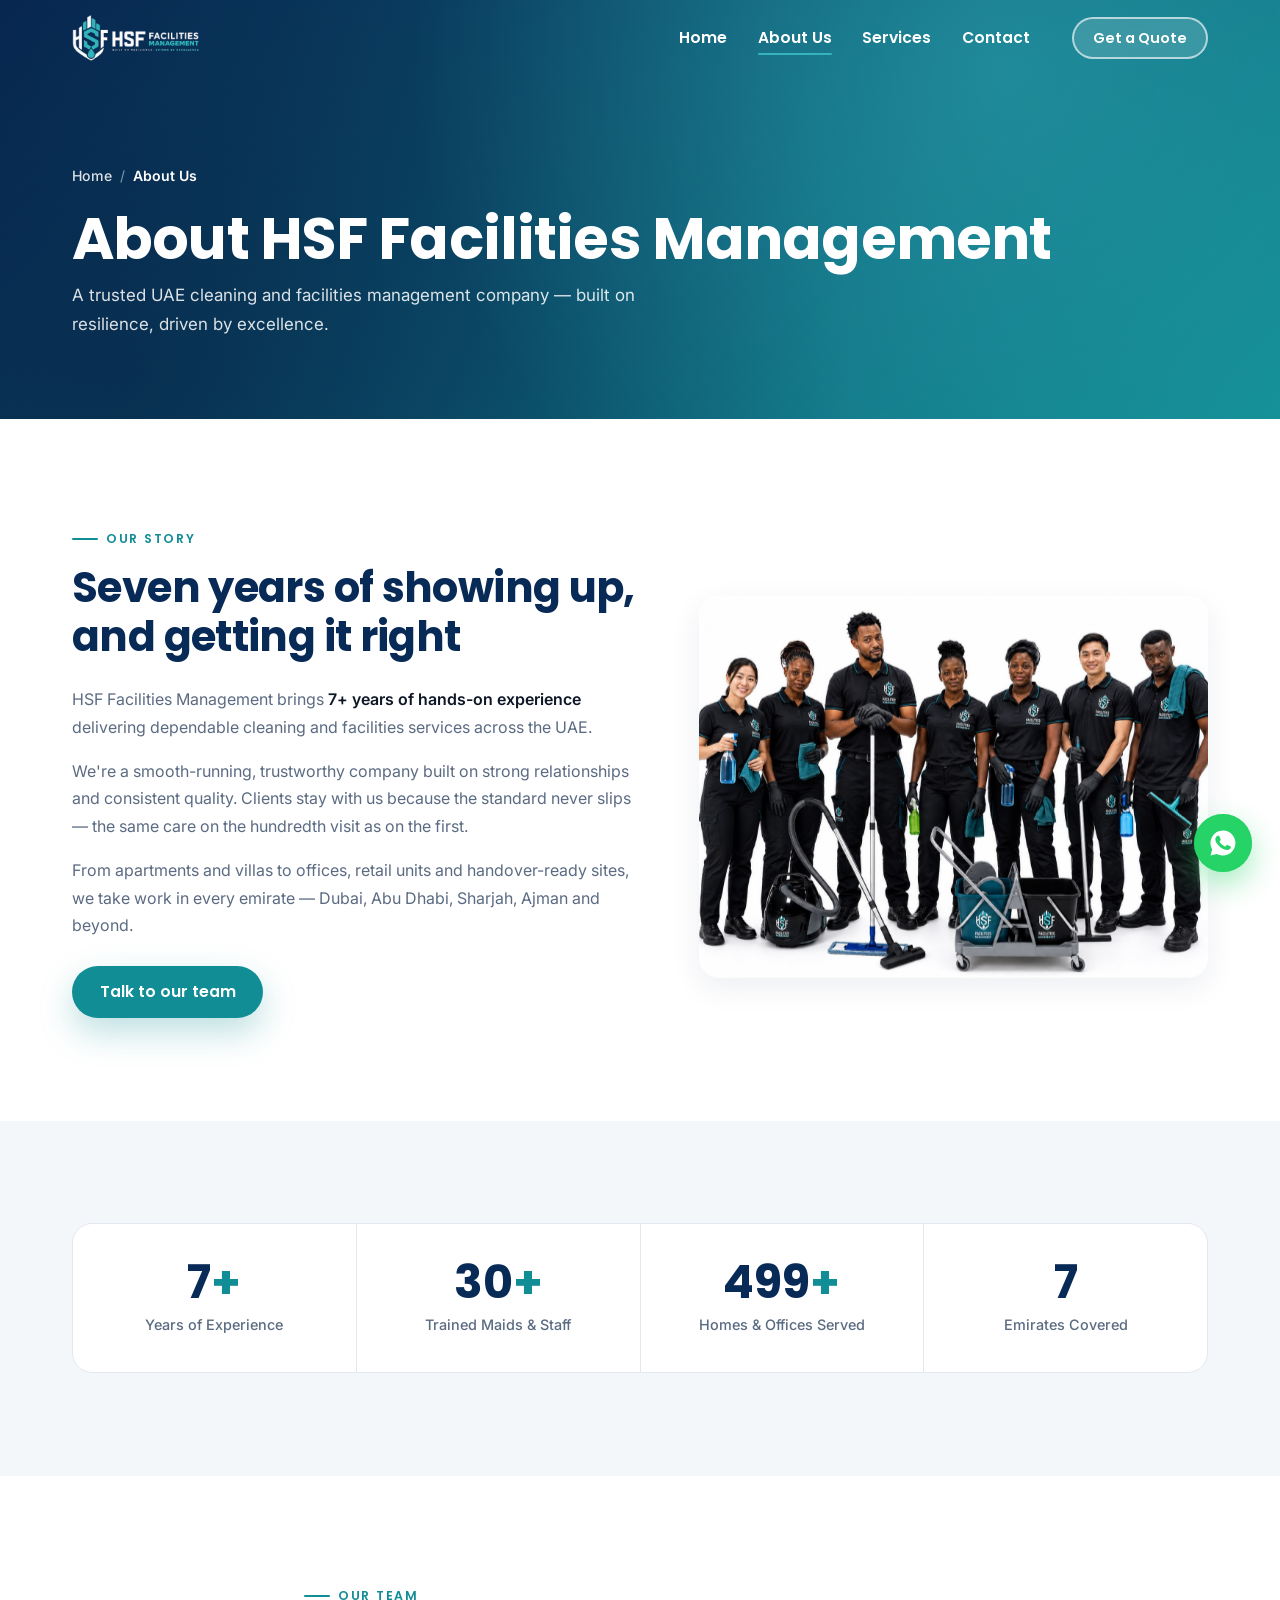
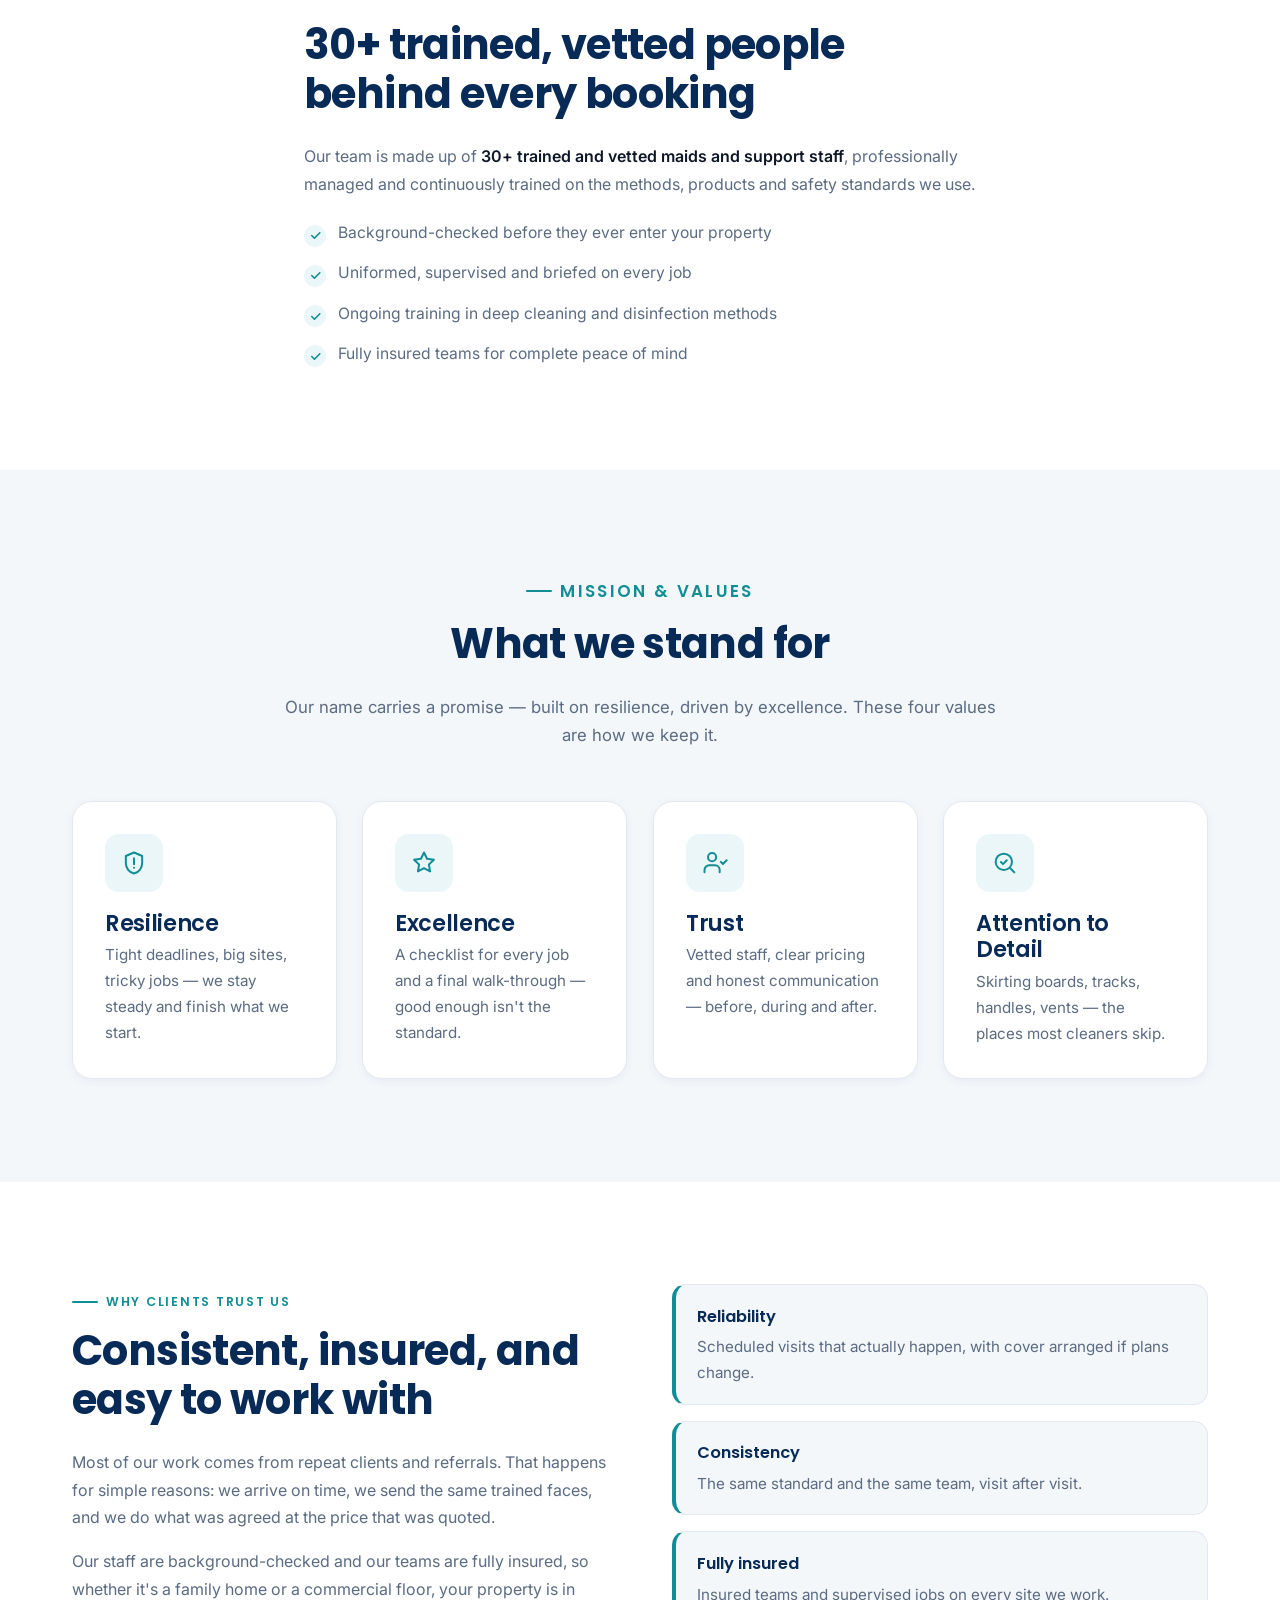
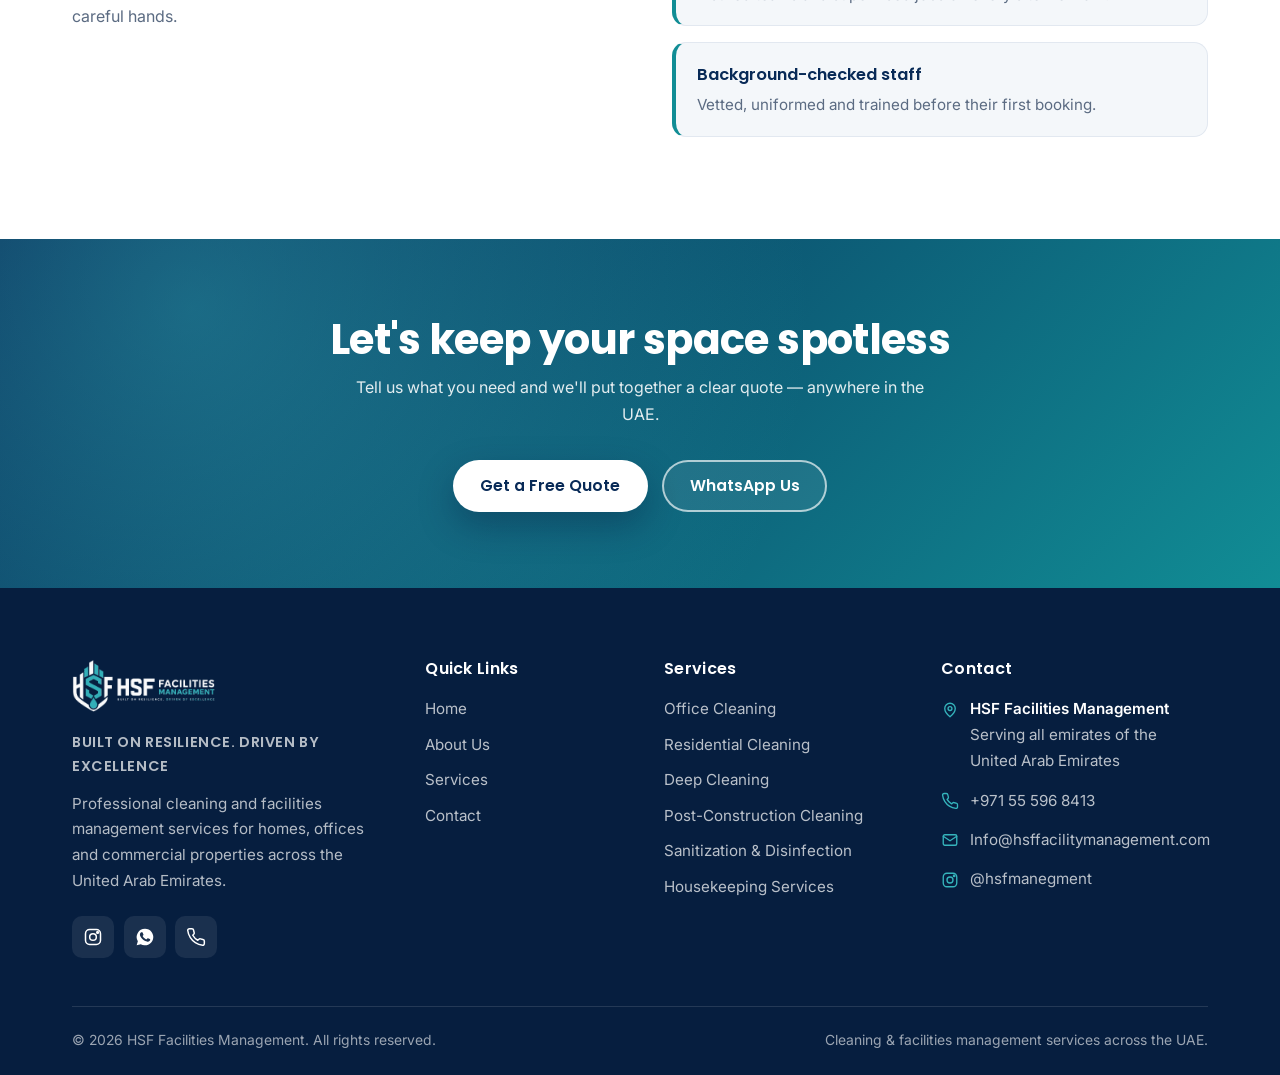
==== hsf company/about.html @ 4dc27a49 "Add files via upload" ====
<!DOCTYPE html>
<html lang="en">
<head>
  <meta charset="utf-8">
  <meta name="viewport" content="width=device-width, initial-scale=1">

  <!-- ===== SEO: primary meta ===== -->
  <title>About HSF | Trusted Cleaning Company in the UAE</title>
  <meta name="description" content="Meet HSF Facilities Management: 7+ years of cleaning and facilities experience in the UAE and a team of 30+ trained, vetted maids and support staff you can trust.">
  <link rel="canonical" href="https://hsffacilitymanagement.com/about.html">
  <meta name="robots" content="index, follow">
  <meta name="theme-color" content="#082A57">

  <!-- ===== Open Graph / Twitter ===== -->
  <meta property="og:type" content="website">
  <meta property="og:site_name" content="HSF Facilities Management">
  <meta property="og:title" content="About HSF | Trusted Cleaning Company in the UAE">
  <meta property="og:description" content="7+ years of experience and 30+ trained staff delivering dependable cleaning and facilities management across the UAE.">
  <meta property="og:url" content="https://hsffacilitymanagement.com/about.html">
  <meta property="og:image" content="https://hsffacilitymanagement.com/assets/og-image.jpg">
  <meta property="og:image:width" content="1200">
  <meta property="og:image:height" content="630">
  <meta property="og:locale" content="en_AE">
  <meta name="twitter:card" content="summary_large_image">
  <meta name="twitter:title" content="About HSF | Trusted Cleaning Company in the UAE">
  <meta name="twitter:description" content="7+ years of experience and 30+ trained staff delivering dependable cleaning across the UAE.">
  <meta name="twitter:image" content="https://hsffacilitymanagement.com/assets/og-image.jpg">

  <!-- ===== Icons / manifest ===== -->
  <link rel="icon" href="assets/favicon.ico" sizes="any">
  <link rel="icon" type="image/png" href="assets/favicon.png">
  <link rel="apple-touch-icon" href="assets/apple-touch-icon.png">
  <link rel="manifest" href="site.webmanifest">

  <!-- ===== Fonts ===== -->
  <link rel="preconnect" href="https://fonts.googleapis.com">
  <link rel="preconnect" href="https://fonts.gstatic.com" crossorigin>
  <link href="https://fonts.googleapis.com/css2?family=Inter:wght@400;500;600&family=Poppins:wght@600;700&display=swap" rel="stylesheet">

  <!-- ===== Styles ===== -->
  <link rel="stylesheet" href="css/global.css">
  <link rel="stylesheet" href="css/about.css">

  <!-- ===== Structured data ===== -->
  <script type="application/ld+json">
  {
    "@context": "https://schema.org",
    "@type": "AboutPage",
    "url": "https://hsffacilitymanagement.com/about.html",
    "name": "About HSF Facilities Management",
    "description": "HSF Facilities Management brings 7+ years of hands-on experience delivering dependable cleaning and facilities services across the United Arab Emirates.",
    "mainEntity": {
      "@type": "CleaningService",
      "@id": "https://hsffacilitymanagement.com/#business",
      "name": "HSF Facilities Management",
      "slogan": "Built on Resilience. Driven by Excellence",
      "telephone": "+971555968413",
      "email": "Info@hsffacilitymanagement.com",
      "url": "https://hsffacilitymanagement.com/",
      "image": "https://hsffacilitymanagement.com/assets/og-image.jpg",
      "logo": "https://hsffacilitymanagement.com/assets/hsf-logo.png",
      "priceRange": "$$",
      "numberOfEmployees": { "@type": "QuantitativeValue", "minValue": 30 },
      "address": { "@type": "PostalAddress", "addressCountry": "AE", "addressRegion": "United Arab Emirates" },
      "areaServed": { "@type": "Country", "name": "United Arab Emirates" },
      "sameAs": ["https://instagram.com/hsfmanegment"]
    }
  }
  </script>

  <script type="application/ld+json">
  {
    "@context": "https://schema.org",
    "@type": "BreadcrumbList",
    "itemListElement": [
      { "@type": "ListItem", "position": 1, "name": "Home", "item": "https://hsffacilitymanagement.com/" },
      { "@type": "ListItem", "position": 2, "name": "About Us", "item": "https://hsffacilitymanagement.com/about.html" }
    ]
  }
  </script>
</head>

<body>
  <a class="skip-link" href="#main">Skip to main content</a>

  <!-- ================= HEADER ================= -->
  <header class="site-header">
    <div class="container site-header__inner">
      <a class="brand" href="index.html" aria-label="HSF Facilities Management — home">
        <img class="brand__dark" src="assets/hsf-logo.png" alt="HSF Facilities Management logo" width="704" height="256">
        <img class="brand__light" src="assets/hsf-logo-white.png" alt="" aria-hidden="true" width="704" height="256">
      </a>

      <nav class="site-nav" aria-label="Primary">
        <ul class="site-nav__list">
          <li><a class="site-nav__link" href="index.html">Home</a></li>
          <li><a class="site-nav__link" href="about.html" aria-current="page">About Us</a></li>
          <li><a class="site-nav__link" href="services.html">Services</a></li>
          <li><a class="site-nav__link" href="contact.html">Contact</a></li>
        </ul>
      </nav>

      <a class="btn btn--primary btn--sm header-cta" href="contact.html">Get a Quote</a>

      <button class="nav-toggle" type="button" aria-label="Open menu" aria-expanded="false" aria-controls="mobileMenu">
        <span></span><span></span><span></span>
      </button>
    </div>
  </header>

  <!-- ================= MOBILE MENU ================= -->
  <div class="nav-backdrop" aria-hidden="true"></div>
  <aside class="mobile-menu" id="mobileMenu" aria-label="Mobile navigation">
    <div class="mobile-menu__head">
      <img src="assets/hsf-logo.png" alt="HSF Facilities Management logo" width="704" height="256">
      <button class="mobile-menu__close" type="button" aria-label="Close menu">
        <svg viewBox="0 0 24 24" fill="none" stroke="currentColor" stroke-width="2" stroke-linecap="round" aria-hidden="true"><path d="M18 6 6 18M6 6l12 12"/></svg>
      </button>
    </div>
    <nav aria-label="Mobile primary">
      <ul class="mobile-menu__list">
        <li><a href="index.html">Home</a></li>
        <li><a href="about.html" aria-current="page">About Us</a></li>
        <li><a href="services.html">Services</a></li>
        <li><a href="contact.html">Contact</a></li>
      </ul>
    </nav>
    <a class="btn btn--primary btn--block" href="contact.html">Get a Free Quote</a>
    <div class="mobile-menu__contact">
      <a href="tel:+971555968413">+971 55 596 8413</a>
      <a href="mailto:Info@hsffacilitymanagement.com">Info@hsffacilitymanagement.com</a>
      <a href="https://instagram.com/hsfmanegment" target="_blank" rel="noopener">Instagram @hsfmanegment</a>
    </div>
  </aside>

  <main id="main">

    <!-- ================= PAGE BANNER ================= -->
    <section class="page-banner" aria-labelledby="page-title">
      <div class="container">
        <nav class="breadcrumb" aria-label="Breadcrumb">
          <ol>
            <li><a href="index.html">Home</a></li>
            <li><span aria-current="page">About Us</span></li>
          </ol>
        </nav>
        <h1 id="page-title" data-reveal>About HSF Facilities Management</h1>
        <p data-reveal data-reveal-delay="90">
          A trusted UAE cleaning and facilities management company — built on resilience,
          driven by excellence.
        </p>
      </div>
    </section>

    <!-- ================= OUR STORY ================= -->
    <section class="section story" aria-labelledby="story-title">
      <div class="container story__grid">
        <div data-reveal="left">
          <p class="eyebrow">Our story</p>
          <h2 id="story-title">Seven years of showing up, and getting it right</h2>
          <p>
            HSF Facilities Management brings <strong>7+ years of hands-on experience</strong>
            delivering dependable cleaning and facilities services across the UAE.
          </p>
          <p>
            We're a smooth-running, trustworthy company built on strong relationships and
            consistent quality. Clients stay with us because the standard never slips — the same
            care on the hundredth visit as on the first.
          </p>
          <p>
            From apartments and villas to offices, retail units and handover-ready sites, we take
            work in every emirate — Dubai, Abu Dhabi, Sharjah, Ajman and beyond.
          </p>
          <a class="btn btn--primary" href="contact.html">Talk to our team</a>
        </div>

        <div class="story__media media-ph" data-reveal="right" data-parallax="0.05">
          <img src="assets/team.jpg" alt="The HSF Facilities Management cleaning team in branded uniform with their equipment" width="1516" height="1038" loading="lazy" decoding="async">
        </div>
      </div>
    </section>

    <!-- ================= STATS ================= -->
    <section class="section section--soft" aria-label="HSF in numbers">
      <div class="container">
        <div class="stats" data-reveal>
          <div class="stat">
            <span class="stat__num" data-count="7" data-suffix="+">7<span class="suffix">+</span></span>
            <p class="stat__label">Years of Experience</p>
          </div>
          <div class="stat">
            <span class="stat__num" data-count="30" data-suffix="+">30<span class="suffix">+</span></span>
            <p class="stat__label">Trained Maids &amp; Staff</p>
          </div>
          <div class="stat">
            <span class="stat__num" data-count="500" data-suffix="+">500<span class="suffix">+</span></span>
            <p class="stat__label">Homes &amp; Offices Served</p>
          </div>
          <div class="stat">
            <span class="stat__num" data-count="7" data-suffix="">7<span class="suffix"></span></span>
            <p class="stat__label">Emirates Covered</p>
          </div>
        </div>
      </div>
    </section>

    <!-- ================= OUR TEAM ================= -->
    <section class="section team" aria-labelledby="team-title">
      <div class="container team__solo">
        <div data-reveal>
          <p class="eyebrow">Our team</p>
          <h2 id="team-title">30+ trained, vetted people behind every booking</h2>
          <p>
            Our team is made up of <strong>30+ trained and vetted maids and support staff</strong>,
            professionally managed and continuously trained on the methods, products and safety
            standards we use.
          </p>
          <ul class="ticks">
            <li>Background-checked before they ever enter your property</li>
            <li>Uniformed, supervised and briefed on every job</li>
            <li>Ongoing training in deep cleaning and disinfection methods</li>
            <li>Fully insured teams for complete peace of mind</li>
          </ul>
        </div>
      </div>
    </section>

    <!-- ================= MISSION & VALUES ================= -->
    <section class="section section--soft values" aria-labelledby="values-title">
      <div class="container">
        <div class="section-head" data-reveal>
          <p class="eyebrow">Mission &amp; values</p>
          <h2 id="values-title">What we stand for</h2>
          <p>Our name carries a promise — built on resilience, driven by excellence. These four
            values are how we keep it.</p>
        </div>

        <div class="values-grid">
          <article class="card value-card" data-reveal data-reveal-delay="0">
            <span class="icon-badge">
              <svg viewBox="0 0 24 24" fill="none" stroke="currentColor" stroke-width="1.7" stroke-linecap="round" stroke-linejoin="round" aria-hidden="true"><path d="M12 3 5 6v6c0 4.4 3 8.3 7 9 4-.7 7-4.6 7-9V6z"/><path d="M12 8v5"/><path d="M12 16h.01"/></svg>
            </span>
            <h3>Resilience</h3>
            <p>Tight deadlines, big sites, tricky jobs — we stay steady and finish what we start.</p>
          </article>

          <article class="card value-card" data-reveal data-reveal-delay="80">
            <span class="icon-badge">
              <svg viewBox="0 0 24 24" fill="none" stroke="currentColor" stroke-width="1.7" stroke-linecap="round" stroke-linejoin="round" aria-hidden="true"><path d="m12 3 2.6 5.4 5.9.8-4.3 4.1 1 5.9-5.2-2.8-5.2 2.8 1-5.9L3.5 9.2l5.9-.8z"/></svg>
            </span>
            <h3>Excellence</h3>
            <p>A checklist for every job and a final walk-through — good enough isn't the standard.</p>
          </article>

          <article class="card value-card" data-reveal data-reveal-delay="160">
            <span class="icon-badge">
              <svg viewBox="0 0 24 24" fill="none" stroke="currentColor" stroke-width="1.7" stroke-linecap="round" stroke-linejoin="round" aria-hidden="true"><path d="M16 20v-2a4 4 0 0 0-4-4H7a4 4 0 0 0-4 4v2"/><circle cx="9.5" cy="7" r="3.5"/><path d="m17 11 1.8 1.8L22 9.6"/></svg>
            </span>
            <h3>Trust</h3>
            <p>Vetted staff, clear pricing and honest communication — before, during and after.</p>
          </article>

          <article class="card value-card" data-reveal data-reveal-delay="240">
            <span class="icon-badge">
              <svg viewBox="0 0 24 24" fill="none" stroke="currentColor" stroke-width="1.7" stroke-linecap="round" stroke-linejoin="round" aria-hidden="true"><circle cx="11" cy="11" r="7"/><path d="m20 20-3.5-3.5"/><path d="M8.5 11.2 10.3 13l3.2-3.4"/></svg>
            </span>
            <h3>Attention to Detail</h3>
            <p>Skirting boards, tracks, handles, vents — the places most cleaners skip.</p>
          </article>
        </div>
      </div>
    </section>

    <!-- ================= WHY CLIENTS TRUST US ================= -->
    <section class="section trust" aria-labelledby="trust-title">
      <div class="container trust__grid">
        <div data-reveal="left">
          <p class="eyebrow">Why clients trust us</p>
          <h2 id="trust-title">Consistent, insured, and easy to work with</h2>
          <p>
            Most of our work comes from repeat clients and referrals. That happens for simple
            reasons: we arrive on time, we send the same trained faces, and we do what was agreed
            at the price that was quoted.
          </p>
          <p>
            Our staff are background-checked and our teams are fully insured, so whether it's a
            family home or a commercial floor, your property is in careful hands.
          </p>
        </div>

        <ul class="trust-list" data-reveal="right">
          <li>
            <strong>Reliability</strong>
            <span>Scheduled visits that actually happen, with cover arranged if plans change.</span>
          </li>
          <li>
            <strong>Consistency</strong>
            <span>The same standard and the same team, visit after visit.</span>
          </li>
          <li>
            <strong>Fully insured</strong>
            <span>Insured teams and supervised jobs on every site we work.</span>
          </li>
          <li>
            <strong>Background-checked staff</strong>
            <span>Vetted, uniformed and trained before their first booking.</span>
          </li>
        </ul>
      </div>
    </section>

    <!-- ================= CTA BAND ================= -->
    <section class="cta-band" aria-labelledby="cta-title">
      <div class="container">
        <h2 id="cta-title" data-reveal>Let's keep your space spotless</h2>
        <p data-reveal data-reveal-delay="80">
          Tell us what you need and we'll put together a clear quote — anywhere in the UAE.
        </p>
        <div class="cta-band__actions" data-reveal data-reveal-delay="160">
          <a class="btn btn--primary" href="contact.html">Get a Free Quote</a>
          <a class="btn btn--ghost" href="https://wa.me/971555968413" target="_blank" rel="noopener">WhatsApp Us</a>
        </div>
      </div>
    </section>
  </main>

  <!-- ================= FOOTER ================= -->
  <footer class="site-footer">
    <div class="container">
      <div class="footer-grid">
        <div class="footer-brand">
          <img src="assets/hsf-logo-white.png" alt="HSF Facilities Management logo" width="704" height="256" loading="lazy" decoding="async">
          <p class="footer-slogan">Built on Resilience. Driven by Excellence</p>
          <p>Professional cleaning and facilities management services for homes, offices and
            commercial properties across the United Arab Emirates.</p>
          <div class="footer-social">
            <a href="https://instagram.com/hsfmanegment" target="_blank" rel="noopener" aria-label="HSF Facilities Management on Instagram">
              <svg viewBox="0 0 24 24" fill="none" stroke="currentColor" stroke-width="1.8" stroke-linecap="round" aria-hidden="true"><rect x="3" y="3" width="18" height="18" rx="5"/><circle cx="12" cy="12" r="4"/><circle cx="17.5" cy="6.5" r="1"/></svg>
            </a>
            <a href="https://wa.me/971555968413" target="_blank" rel="noopener" aria-label="Chat with HSF on WhatsApp">
              <svg viewBox="0 0 24 24" fill="currentColor" aria-hidden="true"><path d="M12 2a10 10 0 0 0-8.6 15.1L2 22l5-1.3A10 10 0 1 0 12 2zm5.8 14.2c-.2.7-1.4 1.4-2 1.4-.5 0-1.1.2-3.6-.8-3-1.3-5-4.4-5.1-4.6-.2-.2-1.2-1.6-1.2-3.1s.8-2.2 1.1-2.5c.3-.3.6-.4.8-.4h.6c.2 0 .5 0 .7.5l1 2.3c.1.2.1.4 0 .6l-.4.6-.3.3c-.1.1-.3.3-.1.6.2.3.8 1.3 1.7 2.1 1.2 1 2.2 1.4 2.5 1.5.3.1.4.1.6-.1l.9-1c.2-.2.4-.2.6-.1l2.2 1c.3.2.4.3.4.4.1.2.1.7-.1 1.3z"/></svg>
            </a>
            <a href="tel:+971555968413" aria-label="Call HSF Facilities Management">
              <svg viewBox="0 0 24 24" fill="none" stroke="currentColor" stroke-width="1.8" stroke-linecap="round" stroke-linejoin="round" aria-hidden="true"><path d="M22 16.9v3a2 2 0 0 1-2.2 2 19.8 19.8 0 0 1-8.6-3.1 19.5 19.5 0 0 1-6-6A19.8 19.8 0 0 1 2.1 4.2 2 2 0 0 1 4.1 2h3a2 2 0 0 1 2 1.7c.1 1 .4 1.9.7 2.8a2 2 0 0 1-.5 2.1L8.1 9.9a16 16 0 0 0 6 6l1.3-1.2a2 2 0 0 1 2.1-.5c.9.3 1.8.6 2.8.7a2 2 0 0 1 1.7 2z"/></svg>
            </a>
          </div>
        </div>

        <nav class="footer-nav" aria-label="Footer">
          <h3>Quick Links</h3>
          <ul class="footer-list">
            <li><a href="index.html">Home</a></li>
            <li><a href="about.html">About Us</a></li>
            <li><a href="services.html">Services</a></li>
            <li><a href="contact.html">Contact</a></li>
          </ul>
        </nav>

        <div>
          <h3>Services</h3>
          <ul class="footer-list">
            <li><a href="services.html#office-cleaning">Office Cleaning</a></li>
            <li><a href="services.html#residential-cleaning">Residential Cleaning</a></li>
            <li><a href="services.html#deep-cleaning">Deep Cleaning</a></li>
            <li><a href="services.html#post-construction-cleaning">Post-Construction Cleaning</a></li>
            <li><a href="services.html#sanitization-disinfection">Sanitization &amp; Disinfection</a></li>
            <li><a href="services.html#housekeeping-services">Housekeeping Services</a></li>
          </ul>
        </div>

        <div>
          <h3>Contact</h3>
          <ul class="footer-list footer-contact">
            <li>
              <svg viewBox="0 0 24 24" fill="none" stroke="currentColor" stroke-width="1.8" stroke-linecap="round" stroke-linejoin="round" aria-hidden="true"><path d="M12 21s7-5.6 7-11a7 7 0 1 0-14 0c0 5.4 7 11 7 11z"/><circle cx="12" cy="10" r="2.6"/></svg>
              <span><strong style="color:#fff">HSF Facilities Management</strong><br>Serving all emirates of the United Arab Emirates</span>
            </li>
            <li>
              <svg viewBox="0 0 24 24" fill="none" stroke="currentColor" stroke-width="1.8" stroke-linecap="round" stroke-linejoin="round" aria-hidden="true"><path d="M22 16.9v3a2 2 0 0 1-2.2 2 19.8 19.8 0 0 1-8.6-3.1 19.5 19.5 0 0 1-6-6A19.8 19.8 0 0 1 2.1 4.2 2 2 0 0 1 4.1 2h3a2 2 0 0 1 2 1.7c.1 1 .4 1.9.7 2.8a2 2 0 0 1-.5 2.1L8.1 9.9a16 16 0 0 0 6 6l1.3-1.2a2 2 0 0 1 2.1-.5c.9.3 1.8.6 2.8.7a2 2 0 0 1 1.7 2z"/></svg>
              <a href="tel:+971555968413">+971 55 596 8413</a>
            </li>
            <li>
              <svg viewBox="0 0 24 24" fill="none" stroke="currentColor" stroke-width="1.8" stroke-linecap="round" stroke-linejoin="round" aria-hidden="true"><rect x="3" y="5" width="18" height="14" rx="2"/><path d="m3 7 9 6 9-6"/></svg>
              <a href="mailto:Info@hsffacilitymanagement.com">Info@hsffacilitymanagement.com</a>
            </li>
            <li>
              <svg viewBox="0 0 24 24" fill="none" stroke="currentColor" stroke-width="1.8" stroke-linecap="round" aria-hidden="true"><rect x="3" y="3" width="18" height="18" rx="5"/><circle cx="12" cy="12" r="4"/><circle cx="17.5" cy="6.5" r="1"/></svg>
              <a href="https://instagram.com/hsfmanegment" target="_blank" rel="noopener">@hsfmanegment</a>
            </li>
          </ul>
        </div>
      </div>

      <div class="footer-bottom">
        <p>&copy; <span data-year>2026</span> HSF Facilities Management. All rights reserved.</p>
        <p>Cleaning &amp; facilities management services across the UAE.</p>
      </div>
    </div>
  </footer>

  <!-- ================= FLOATING WHATSAPP ================= -->
  <a class="whatsapp-float" href="https://wa.me/971555968413" target="_blank" rel="noopener" aria-label="Chat with HSF Facilities Management on WhatsApp">
    <svg viewBox="0 0 24 24" fill="currentColor" aria-hidden="true"><path d="M12 2a10 10 0 0 0-8.6 15.1L2 22l5-1.3A10 10 0 1 0 12 2zm5.8 14.2c-.2.7-1.4 1.4-2 1.4-.5 0-1.1.2-3.6-.8-3-1.3-5-4.4-5.1-4.6-.2-.2-1.2-1.6-1.2-3.1s.8-2.2 1.1-2.5c.3-.3.6-.4.8-.4h.6c.2 0 .5 0 .7.5l1 2.3c.1.2.1.4 0 .6l-.4.6-.3.3c-.1.1-.3.3-.1.6.2.3.8 1.3 1.7 2.1 1.2 1 2.2 1.4 2.5 1.5.3.1.4.1.6-.1l.9-1c.2-.2.4-.2.6-.1l2.2 1c.3.2.4.3.4.4.1.2.1.7-.1 1.3z"/></svg>
  </a>

  <script src="js/global.js" defer></script>
  <script src="js/about.js" defer></script>
</body>
</html>
---- hsf company/css/global.css ----
/* ==========================================================================
   HSF Facilities Management — global.css
   Shared design system: variables, reset, typography, buttons, header,
   mobile menu, footer, floating WhatsApp button, animation helpers.
   Loaded on every page BEFORE the page-specific stylesheet.
   ========================================================================== */

/* --------------------------------------------------------------------------
   1. Design tokens
   -------------------------------------------------------------------------- */
:root {
  /* Brand colours (taken from the HSF logo) */
  --navy: #082a57;
  --navy-900: #061e3f;
  --teal: #118d95;
  --teal-300: #35b4bc;
  --ink: #0e1726;
  --muted: #5b6b82;
  --bg: #ffffff;
  --bg-soft: #f4f7fa;
  --line: #e2e8f0;
  --white: #ffffff;
  --gradient: linear-gradient(135deg, var(--navy) 0%, var(--teal) 100%);

  /* Support tokens */
  --teal-050: #eaf6f7;
  --navy-050: #eef2f8;

  /* Typography */
  --font-head: "Poppins", "Segoe UI", system-ui, -apple-system, sans-serif;
  --font-body: "Inter", "Segoe UI", system-ui, -apple-system, sans-serif;

  /* Radii */
  --r-sm: 10px;
  --r: 14px;
  --r-lg: 20px;
  --r-pill: 999px;

  /* Shadows */
  --shadow-sm: 0 2px 8px rgba(8, 42, 87, 0.06);
  --shadow: 0 10px 30px rgba(8, 42, 87, 0.08);
  --shadow-lg: 0 22px 50px rgba(8, 42, 87, 0.16);
  --shadow-teal: 0 14px 34px rgba(17, 141, 149, 0.28);

  /* Layout */
  --container: 1200px;
  --gutter: clamp(1rem, 4vw, 2rem);
  --section-y: clamp(3.5rem, 8vw, 6.5rem);
  --header-h: 76px;

  /* Motion */
  --ease: cubic-bezier(0.22, 1, 0.36, 1);
  --t-fast: 0.2s var(--ease);
  --t: 0.35s var(--ease);
}

/* --------------------------------------------------------------------------
   2. Reset / base
   -------------------------------------------------------------------------- */
*,
*::before,
*::after {
  box-sizing: border-box;
}

html {
  -webkit-text-size-adjust: 100%;
  scroll-behavior: smooth;
  scroll-padding-top: calc(var(--header-h) + 12px);
}

body {
  margin: 0;
  background: var(--bg);
  color: var(--ink);
  font-family: var(--font-body);
  font-size: 1rem;
  line-height: 1.7;
  font-weight: 400;
  -webkit-font-smoothing: antialiased;
  overflow-x: hidden;
}

body.no-scroll {
  overflow: hidden;
}

img,
video,
svg {
  max-width: 100%;
  display: block;
}

img {
  height: auto;
}

a {
  color: var(--teal);
  text-decoration: none;
  transition: color var(--t-fast);
}

a:hover {
  color: var(--navy);
}

ul,
ol {
  margin: 0;
  padding: 0;
  list-style: none;
}

h1,
h2,
h3,
h4 {
  font-family: var(--font-head);
  color: var(--navy);
  line-height: 1.18;
  margin: 0 0 0.6em;
  font-weight: 700;
  letter-spacing: -0.015em;
}

h1 {
  font-size: clamp(2.1rem, 5.4vw, 3.6rem);
}

h2 {
  font-size: clamp(1.7rem, 3.6vw, 2.6rem);
}

h3 {
  font-size: clamp(1.15rem, 1.9vw, 1.4rem);
  font-weight: 600;
}

p {
  margin: 0 0 1.1rem;
  color: var(--muted);
}

p:last-child {
  margin-bottom: 0;
}

strong {
  color: var(--ink);
  font-weight: 600;
}

/* Visible, consistent focus ring for keyboard users */
:focus-visible {
  outline: 3px solid var(--teal-300);
  outline-offset: 3px;
  border-radius: 4px;
}

/* --------------------------------------------------------------------------
   3. Layout helpers
   -------------------------------------------------------------------------- */
.container {
  width: 100%;
  max-width: var(--container);
  margin-inline: auto;
  padding-inline: var(--gutter);
}

.section {
  padding-block: var(--section-y);
}

.section--soft {
  background: var(--bg-soft);
}

.section-head {
  max-width: 46rem;
  margin: 0 auto clamp(2rem, 4vw, 3.25rem);
  text-align: center;
}

.section-head p {
  font-size: 1.05rem;
}

.section-head--left {
  margin-inline: 0;
  text-align: left;
}

.eyebrow {
  display: inline-flex;
  align-items: center;
  gap: 0.5rem;
  font-family: var(--font-head);
  font-size: 0.78rem;
  font-weight: 600;
  letter-spacing: 0.14em;
  text-transform: uppercase;
  color: var(--teal);
  margin-bottom: 0.85rem;
}

.eyebrow::before {
  content: "";
  width: 26px;
  height: 2px;
  border-radius: 2px;
  background: var(--teal);
}

.sr-only {
  position: absolute;
  width: 1px;
  height: 1px;
  padding: 0;
  margin: -1px;
  overflow: hidden;
  clip: rect(0 0 0 0);
  white-space: nowrap;
  border: 0;
}

.skip-link {
  position: absolute;
  left: 1rem;
  top: -100px;
  z-index: 200;
  background: var(--navy);
  color: var(--white);
  padding: 0.7rem 1.1rem;
  border-radius: var(--r-sm);
  font-weight: 600;
  transition: top var(--t-fast);
}

.skip-link:focus {
  top: 1rem;
  color: var(--white);
}

/* Decorative water-drop motif borrowed from the logo */
.drop-motif {
  position: absolute;
  inset-inline-end: -60px;
  inset-block-start: -60px;
  width: 220px;
  height: 220px;
  border-radius: 60% 60% 55% 55% / 70% 70% 45% 45%;
  background: radial-gradient(circle at 35% 30%, rgba(53, 180, 188, 0.22), rgba(8, 42, 87, 0.05));
  filter: blur(2px);
  pointer-events: none;
  z-index: 0;
}

/* --------------------------------------------------------------------------
   4. Buttons
   -------------------------------------------------------------------------- */
.btn {
  --btn-bg: var(--teal);
  --btn-fg: var(--white);
  display: inline-flex;
  align-items: center;
  justify-content: center;
  gap: 0.55rem;
  font-family: var(--font-head);
  font-size: 0.98rem;
  font-weight: 600;
  line-height: 1;
  padding: 1rem 1.6rem;
  border: 2px solid transparent;
  border-radius: var(--r-pill);
  background: var(--btn-bg);
  color: var(--btn-fg);
  cursor: pointer;
  text-align: center;
  transition: transform var(--t-fast), box-shadow var(--t-fast),
    background-color var(--t-fast), color var(--t-fast), border-color var(--t-fast);
}

.btn svg {
  width: 18px;
  height: 18px;
  flex: none;
}

.btn--primary {
  box-shadow: var(--shadow-teal);
}

.btn--primary:hover,
.btn--primary:focus-visible {
  background: #0d757c;
  color: var(--white);
  transform: translateY(-3px);
  box-shadow: 0 18px 40px rgba(17, 141, 149, 0.38);
}

.btn--outline {
  background: transparent;
  color: var(--navy);
  border-color: var(--navy);
}

.btn--outline:hover,
.btn--outline:focus-visible {
  background: var(--navy);
  color: var(--white);
  transform: translateY(-3px);
  box-shadow: var(--shadow);
}

/* Outline button placed on dark imagery / navy panels */
.btn--ghost {
  background: rgba(255, 255, 255, 0.08);
  color: var(--white);
  border-color: rgba(255, 255, 255, 0.65);
  backdrop-filter: blur(6px);
}

.btn--ghost:hover,
.btn--ghost:focus-visible {
  background: var(--white);
  color: var(--navy);
  border-color: var(--white);
  transform: translateY(-3px);
}

.btn--sm {
  padding: 0.75rem 1.2rem;
  font-size: 0.9rem;
}

.btn--block {
  width: 100%;
}

/* Text link with an arrow that slides on hover */
.link-arrow {
  display: inline-flex;
  align-items: center;
  gap: 0.4rem;
  font-family: var(--font-head);
  font-weight: 600;
  font-size: 0.93rem;
  color: var(--teal);
}

.link-arrow svg {
  width: 16px;
  height: 16px;
  transition: transform var(--t-fast);
}

.link-arrow:hover svg,
.link-arrow:focus-visible svg {
  transform: translateX(4px);
}

/* --------------------------------------------------------------------------
   5. Site header + navigation
   -------------------------------------------------------------------------- */
.site-header {
  position: fixed;
  inset-inline: 0;
  top: 0;
  z-index: 100;
  background: transparent;
  transition: background-color var(--t), box-shadow var(--t), padding var(--t);
}

.site-header__inner {
  display: flex;
  align-items: center;
  gap: 1rem;
  min-height: var(--header-h);
}

/* Logo: two stacked images — white knockout on transparent header,
   full-colour once the header turns solid. */
.brand {
  position: relative;
  display: block;
  flex: none;
  line-height: 0;
}

.brand img {
  width: auto;
  height: 46px;
  transition: opacity var(--t), height var(--t);
}

.brand__light {
  position: absolute;
  left: 0;
  top: 0;
  opacity: 0;
}

.site-header.is-scrolled .brand__light,
.site-header.is-solid .brand__light {
  opacity: 0;
}

.site-header.is-scrolled .brand__dark,
.site-header.is-solid .brand__dark {
  opacity: 1;
}

/* Transparent state (over the hero / page banner) */
.site-header:not(.is-scrolled) .brand__light {
  opacity: 1;
}

.site-header:not(.is-scrolled) .brand__dark {
  opacity: 0;
}

/* Scrolled state */
.site-header.is-scrolled {
  background: rgba(255, 255, 255, 0.94);
  backdrop-filter: saturate(180%) blur(12px);
  box-shadow: 0 6px 24px rgba(8, 42, 87, 0.1);
}

.site-header.is-scrolled .brand img {
  height: 40px;
}

.site-nav {
  margin-inline-start: auto;
}

.site-nav__list {
  display: flex;
  align-items: center;
  gap: clamp(1rem, 2.4vw, 2.1rem);
}

.site-nav__link {
  position: relative;
  font-family: var(--font-head);
  font-size: 0.97rem;
  font-weight: 600;
  color: var(--white);
  padding-block: 0.4rem;
  transition: color var(--t-fast);
}

.site-nav__link::after {
  content: "";
  position: absolute;
  left: 0;
  bottom: 0;
  height: 2px;
  width: 100%;
  border-radius: 2px;
  background: var(--teal-300);
  transform: scaleX(0);
  transform-origin: right;
  transition: transform var(--t);
}

.site-nav__link:hover::after,
.site-nav__link:focus-visible::after,
.site-nav__link[aria-current="page"]::after {
  transform: scaleX(1);
  transform-origin: left;
}

.site-header.is-scrolled .site-nav__link {
  color: var(--navy);
}

.site-header.is-scrolled .site-nav__link:hover,
.site-header.is-scrolled .site-nav__link[aria-current="page"] {
  color: var(--teal);
}

.header-cta {
  flex: none;
  margin-inline-start: clamp(0.75rem, 2vw, 1.75rem);
}

/* Over the hero / banner the teal fill can blend into the gradient,
   so the CTA switches to a glass outline until the header turns solid. */
.site-header:not(.is-scrolled) .header-cta {
  background: rgba(255, 255, 255, 0.14);
  border-color: rgba(255, 255, 255, 0.62);
  color: var(--white);
  box-shadow: none;
  backdrop-filter: blur(6px);
}

.site-header:not(.is-scrolled) .header-cta:hover,
.site-header:not(.is-scrolled) .header-cta:focus-visible {
  background: var(--white);
  border-color: var(--white);
  color: var(--navy);
}

/* Hamburger */
.nav-toggle {
  display: none;
  flex: none;
  margin-inline-start: auto;
  width: 46px;
  height: 46px;
  padding: 0;
  border: 0;
  border-radius: var(--r-sm);
  background: rgba(255, 255, 255, 0.14);
  cursor: pointer;
  position: relative;
}

.site-header.is-scrolled .nav-toggle {
  background: var(--navy-050);
}

.nav-toggle span {
  position: absolute;
  left: 50%;
  width: 22px;
  height: 2px;
  border-radius: 2px;
  background: var(--white);
  transform: translateX(-50%);
  transition: transform var(--t), opacity var(--t-fast), background-color var(--t-fast);
}

.site-header.is-scrolled .nav-toggle span {
  background: var(--navy);
}

.nav-toggle span:nth-child(1) {
  top: 16px;
}

.nav-toggle span:nth-child(2) {
  top: 22px;
}

.nav-toggle span:nth-child(3) {
  top: 28px;
}

.nav-toggle[aria-expanded="true"] span {
  background: var(--navy);
}

.nav-toggle[aria-expanded="true"] span:nth-child(1) {
  transform: translateX(-50%) translateY(6px) rotate(45deg);
}

.nav-toggle[aria-expanded="true"] span:nth-child(2) {
  opacity: 0;
}

.nav-toggle[aria-expanded="true"] span:nth-child(3) {
  transform: translateX(-50%) translateY(-6px) rotate(-45deg);
}

/* Slide-in mobile menu */
.mobile-menu {
  position: fixed;
  inset: 0 0 0 auto;
  width: min(340px, 86vw);
  z-index: 110;
  background: var(--white);
  box-shadow: -20px 0 60px rgba(8, 42, 87, 0.22);
  padding: 1.4rem var(--gutter) 2rem;
  transform: translateX(105%);
  transition: transform 0.4s var(--ease);
  display: flex;
  flex-direction: column;
  gap: 1.25rem;
  overflow-y: auto;
  visibility: hidden;
}

.mobile-menu.is-open {
  transform: translateX(0);
  visibility: visible;
}

.mobile-menu__head {
  display: flex;
  align-items: center;
  justify-content: space-between;
  gap: 1rem;
  padding-bottom: 1rem;
  border-bottom: 1px solid var(--line);
}

.mobile-menu__head img {
  height: 40px;
  width: auto;
}

.mobile-menu__close {
  width: 42px;
  height: 42px;
  border: 1px solid var(--line);
  border-radius: var(--r-sm);
  background: var(--white);
  color: var(--navy);
  cursor: pointer;
  display: grid;
  place-items: center;
  transition: background-color var(--t-fast), color var(--t-fast);
}

.mobile-menu__close:hover {
  background: var(--navy);
  color: var(--white);
}

.mobile-menu__close svg {
  width: 20px;
  height: 20px;
}

.mobile-menu__list {
  display: flex;
  flex-direction: column;
  gap: 0.25rem;
}

.mobile-menu__list a {
  display: block;
  font-family: var(--font-head);
  font-weight: 600;
  font-size: 1.08rem;
  color: var(--navy);
  padding: 0.85rem 0.75rem;
  border-radius: var(--r-sm);
  transition: background-color var(--t-fast), color var(--t-fast),
    transform var(--t-fast);
}

.mobile-menu__list a:hover,
.mobile-menu__list a[aria-current="page"] {
  background: var(--teal-050);
  color: var(--teal);
  transform: translateX(4px);
}

.mobile-menu__contact {
  margin-top: auto;
  padding-top: 1.25rem;
  border-top: 1px solid var(--line);
  display: grid;
  gap: 0.6rem;
  font-size: 0.95rem;
}

.mobile-menu__contact a {
  color: var(--muted);
  font-weight: 500;
}

.mobile-menu__contact a:hover {
  color: var(--teal);
}

.nav-backdrop {
  position: fixed;
  inset: 0;
  z-index: 105;
  background: rgba(6, 30, 63, 0.55);
  backdrop-filter: blur(2px);
  opacity: 0;
  visibility: hidden;
  transition: opacity var(--t), visibility var(--t);
}

.nav-backdrop.is-open {
  opacity: 1;
  visibility: visible;
}

@media (max-width: 900px) {
  .site-nav,
  .header-cta {
    display: none;
  }

  .nav-toggle {
    display: block;
  }
}

/* --------------------------------------------------------------------------
   6. Shared page banner (inner pages)
   -------------------------------------------------------------------------- */
.page-banner {
  position: relative;
  overflow: hidden;
  padding-top: calc(var(--header-h) + clamp(3rem, 8vw, 5.5rem));
  padding-bottom: clamp(3rem, 7vw, 5rem);
  background: var(--gradient);
  color: var(--white);
  isolation: isolate;
}

.page-banner::after {
  content: "";
  position: absolute;
  inset: 0;
  z-index: -1;
  background: radial-gradient(circle at 78% 15%, rgba(53, 180, 188, 0.45), transparent 55%),
    radial-gradient(circle at 10% 90%, rgba(6, 30, 63, 0.6), transparent 60%);
}

.page-banner h1 {
  color: var(--white);
  margin-bottom: 0.5rem;
}

.page-banner p {
  color: rgba(255, 255, 255, 0.86);
  max-width: 40rem;
  font-size: 1.06rem;
}

.breadcrumb {
  margin-bottom: 1.1rem;
  font-size: 0.88rem;
  color: rgba(255, 255, 255, 0.8);
}

.breadcrumb ol {
  display: flex;
  flex-wrap: wrap;
  align-items: center;
  gap: 0.5rem;
}

.breadcrumb a {
  color: rgba(255, 255, 255, 0.86);
  font-weight: 500;
}

.breadcrumb a:hover {
  color: var(--white);
  text-decoration: underline;
}

.breadcrumb li + li::before {
  content: "/";
  margin-inline-end: 0.5rem;
  color: rgba(255, 255, 255, 0.5);
}

.breadcrumb [aria-current="page"] {
  color: var(--white);
  font-weight: 600;
}

/* --------------------------------------------------------------------------
   7. Shared CTA band
   -------------------------------------------------------------------------- */
.cta-band {
  position: relative;
  overflow: hidden;
  background: var(--gradient);
  color: var(--white);
  padding-block: clamp(3rem, 7vw, 4.75rem);
  text-align: center;
}

.cta-band::before {
  content: "";
  position: absolute;
  inset: 0;
  background: radial-gradient(circle at 15% 20%, rgba(53, 180, 188, 0.4), transparent 55%);
}

.cta-band .container {
  position: relative;
}

.cta-band h2 {
  color: var(--white);
  margin-bottom: 0.6rem;
}

.cta-band p {
  color: rgba(255, 255, 255, 0.88);
  max-width: 38rem;
  margin-inline: auto;
  margin-bottom: 2rem;
}

.cta-band__actions {
  display: flex;
  flex-wrap: wrap;
  gap: 0.9rem;
  justify-content: center;
}

.cta-band .btn--primary {
  background: var(--white);
  color: var(--navy);
  box-shadow: 0 14px 34px rgba(6, 30, 63, 0.35);
}

.cta-band .btn--primary:hover {
  background: var(--bg-soft);
  color: var(--navy);
}

/* --------------------------------------------------------------------------
   8. Footer
   -------------------------------------------------------------------------- */
.site-footer {
  background: var(--navy-900);
  color: rgba(255, 255, 255, 0.72);
  padding-top: clamp(3rem, 6vw, 4.5rem);
  font-size: 0.95rem;
}

.site-footer h3 {
  color: var(--white);
  font-size: 1rem;
  letter-spacing: 0.02em;
  margin-bottom: 1.1rem;
}

.site-footer a {
  color: rgba(255, 255, 255, 0.72);
}

.site-footer a:hover {
  color: var(--teal-300);
}

.footer-grid {
  display: grid;
  gap: clamp(2rem, 4vw, 3rem);
  grid-template-columns: 1fr;
  padding-bottom: clamp(2rem, 5vw, 3rem);
}

.footer-brand img {
  height: 52px;
  width: auto;
  margin-bottom: 1.1rem;
}

.footer-brand p {
  color: rgba(255, 255, 255, 0.7);
  max-width: 32ch;
}

.footer-slogan {
  font-family: var(--font-head);
  font-weight: 600;
  color: var(--teal-300);
  letter-spacing: 0.04em;
  font-size: 0.9rem;
  text-transform: uppercase;
  margin-bottom: 0.75rem;
}

.footer-list li + li {
  margin-top: 0.6rem;
}

.footer-contact li {
  display: flex;
  gap: 0.7rem;
  align-items: flex-start;
}

.footer-contact li + li {
  margin-top: 0.85rem;
}

.footer-contact svg {
  width: 18px;
  height: 18px;
  flex: none;
  margin-top: 0.28rem;
  color: var(--teal-300);
}

.footer-social {
  display: flex;
  gap: 0.6rem;
  margin-top: 1.35rem;
}

.footer-social a {
  width: 42px;
  height: 42px;
  display: grid;
  place-items: center;
  border-radius: var(--r-sm);
  background: rgba(255, 255, 255, 0.08);
  color: var(--white);
  transition: background-color var(--t-fast), transform var(--t-fast);
}

.footer-social a:hover {
  background: var(--teal);
  color: var(--white);
  transform: translateY(-3px);
}

.footer-social svg {
  width: 20px;
  height: 20px;
}

.footer-bottom {
  border-top: 1px solid rgba(255, 255, 255, 0.12);
  padding-block: 1.4rem;
  display: flex;
  flex-wrap: wrap;
  gap: 0.6rem 1.5rem;
  justify-content: space-between;
  align-items: center;
  font-size: 0.87rem;
  color: rgba(255, 255, 255, 0.6);
}

.footer-bottom p {
  color: inherit;
  margin: 0;
}

@media (min-width: 640px) {
  .footer-grid {
    grid-template-columns: repeat(2, 1fr);
  }
}

@media (min-width: 992px) {
  .footer-grid {
    grid-template-columns: 1.6fr 1fr 1.2fr 1.4fr;
  }
}

/* --------------------------------------------------------------------------
   9. Floating WhatsApp button
   -------------------------------------------------------------------------- */
.whatsapp-float {
  position: fixed;
  right: clamp(1rem, 3vw, 1.75rem);
  bottom: clamp(1rem, 3vw, 1.75rem);
  z-index: 95;
  width: 58px;
  height: 58px;
  border-radius: 50%;
  display: grid;
  place-items: center;
  background: #25d366;
  color: var(--white);
  box-shadow: 0 12px 30px rgba(37, 211, 102, 0.42);
  transition: transform var(--t-fast), box-shadow var(--t-fast);
}

.whatsapp-float::after {
  content: "";
  position: absolute;
  inset: 0;
  border-radius: 50%;
  border: 2px solid rgba(37, 211, 102, 0.6);
  animation: wa-pulse 2.6s var(--ease) infinite;
}

.whatsapp-float:hover {
  transform: scale(1.08);
  color: var(--white);
  box-shadow: 0 16px 38px rgba(37, 211, 102, 0.55);
}

.whatsapp-float svg {
  width: 30px;
  height: 30px;
}

@keyframes wa-pulse {
  0% {
    transform: scale(1);
    opacity: 0.85;
  }
  70% {
    transform: scale(1.45);
    opacity: 0;
  }
  100% {
    opacity: 0;
  }
}

/* --------------------------------------------------------------------------
   10. Shared card + icon styles
   -------------------------------------------------------------------------- */
.card {
  position: relative;
  background: var(--white);
  border: 1px solid var(--line);
  border-radius: var(--r-lg);
  padding: clamp(1.4rem, 2.6vw, 2rem);
  box-shadow: var(--shadow-sm);
  transition: transform var(--t), box-shadow var(--t), border-color var(--t);
}

.card:hover {
  transform: translateY(-8px);
  border-color: rgba(17, 141, 149, 0.35);
  box-shadow: var(--shadow-lg);
}

.icon-badge {
  width: 58px;
  height: 58px;
  border-radius: var(--r);
  display: grid;
  place-items: center;
  background: var(--teal-050);
  color: var(--teal);
  margin-bottom: 1.1rem;
  transition: background-color var(--t), color var(--t), transform var(--t);
}

.icon-badge svg {
  width: 28px;
  height: 28px;
}

.card:hover .icon-badge {
  background: var(--teal);
  color: var(--white);
  transform: scale(1.06) rotate(-4deg);
}

/* Media placeholder — shown until the client drops a real photo in /assets */
.media-ph {
  position: relative;
  overflow: hidden;
  border-radius: var(--r-lg);
  background: linear-gradient(135deg, var(--navy) 0%, var(--teal) 100%);
  aspect-ratio: 4 / 3;
  display: grid;
  place-items: center;
  color: rgba(255, 255, 255, 0.85);
  font-family: var(--font-head);
  font-size: 0.85rem;
  letter-spacing: 0.08em;
  text-transform: uppercase;
  box-shadow: var(--shadow);
}

.media-ph::after {
  content: "";
  position: absolute;
  inset: 0;
  background: radial-gradient(circle at 30% 25%, rgba(255, 255, 255, 0.22), transparent 55%);
}

.media-ph img {
  position: absolute;
  inset: 0;
  width: 100%;
  height: 100%;
  object-fit: cover;
  object-position: center;
}

/* Once a real photo is in place, drop the placeholder gradient + sheen */
.media-ph:has(img) {
  background: var(--white);
}

.media-ph:has(img)::after {
  content: none;
}

/* --------------------------------------------------------------------------
   11. Stats (used on Home + About)
   -------------------------------------------------------------------------- */
.stats {
  display: grid;
  grid-template-columns: repeat(2, 1fr);
  gap: 1px;
  background: var(--line);
  border-radius: var(--r-lg);
  overflow: hidden;
  border: 1px solid var(--line);
}

.stat {
  background: var(--white);
  padding: clamp(1.4rem, 3vw, 2.2rem) 1rem;
  text-align: center;
}

.stat__num {
  font-family: var(--font-head);
  font-weight: 700;
  font-size: clamp(2rem, 4.4vw, 2.9rem);
  line-height: 1;
  color: var(--navy);
  display: block;
  margin-bottom: 0.45rem;
}

.stat__num .suffix {
  color: var(--teal);
}

.stat__label {
  font-size: 0.9rem;
  color: var(--muted);
  font-weight: 500;
  margin: 0;
}

@media (min-width: 768px) {
  .stats {
    grid-template-columns: repeat(4, 1fr);
  }
}

/* --------------------------------------------------------------------------
   12. Scroll-reveal animation helper (see global.js)
   -------------------------------------------------------------------------- */
[data-reveal] {
  opacity: 0;
  transform: translateY(26px);
  transition: opacity 0.7s var(--ease), transform 0.7s var(--ease);
  transition-delay: var(--reveal-delay, 0ms);
  will-change: opacity, transform;
}

[data-reveal="left"] {
  transform: translateX(-30px);
}

[data-reveal="right"] {
  transform: translateX(30px);
}

[data-reveal="zoom"] {
  transform: scale(0.94);
}

[data-reveal].is-visible {
  opacity: 1;
  transform: none;
}

/* --------------------------------------------------------------------------
   13. Reduced motion
   -------------------------------------------------------------------------- */
@media (prefers-reduced-motion: reduce) {
  html {
    scroll-behavior: auto;
  }

  *,
  *::before,
  *::after {
    animation-duration: 0.001ms !important;
    animation-iteration-count: 1 !important;
    transition-duration: 0.001ms !important;
    scroll-behavior: auto !important;
  }

  [data-reveal] {
    opacity: 1 !important;
    transform: none !important;
  }
}
---- hsf company/css/about.css ----
/* ==========================================================================
   HSF Facilities Management — about.css
   Styles unique to about.html (story, team, values, trust list).
   Loaded AFTER global.css.
   ========================================================================== */

/* --------------------------------------------------------------------------
   Our story / trust — two-column blocks; team runs single-column
   -------------------------------------------------------------------------- */
.story__grid,
.trust__grid {
  display: grid;
  gap: clamp(2rem, 5vw, 4rem);
  align-items: center;
}

.story .btn {
  margin-top: 0.6rem;
}

.story__media {
  aspect-ratio: 4 / 3;
}

/* Team block runs as a single centred column — no staff photo to pair it with */
.team__solo {
  max-width: 46rem;
  margin-inline: auto;
}

@media (min-width: 900px) {
  .story__grid {
    grid-template-columns: 1.05fr 0.95fr;
  }

  .trust__grid {
    grid-template-columns: 1fr 1fr;
    align-items: start;
  }
}

/* --------------------------------------------------------------------------
   Tick list (Our team)
   -------------------------------------------------------------------------- */
.ticks {
  display: grid;
  gap: 0.85rem;
  margin-top: 1.4rem;
}

.ticks li {
  position: relative;
  padding-inline-start: 2.1rem;
  color: var(--muted);
  font-size: 0.98rem;
}

.ticks li::before {
  content: "";
  position: absolute;
  left: 0;
  top: 0.28rem;
  width: 22px;
  height: 22px;
  border-radius: 50%;
  background: var(--teal-050) url("data:image/svg+xml,%3Csvg xmlns='http://www.w3.org/2000/svg' viewBox='0 0 24 24' fill='none' stroke='%23118D95' stroke-width='3' stroke-linecap='round' stroke-linejoin='round'%3E%3Cpath d='m5 12 5 5L20 7'/%3E%3C/svg%3E") center / 13px 13px no-repeat;
}

/* --------------------------------------------------------------------------
   Mission & values cards
   -------------------------------------------------------------------------- */
.values-grid {
  display: grid;
  gap: clamp(1rem, 2.2vw, 1.6rem);
  grid-template-columns: 1fr;
}

.value-card {
  text-align: left;
  transform-style: preserve-3d;
  /* about.js adds a very subtle pointer tilt on desktop */
  transition: transform var(--t), box-shadow var(--t), border-color var(--t);
}

.value-card h3 {
  margin-bottom: 0.4rem;
}

.value-card p {
  font-size: 0.95rem;
  margin: 0;
}

@media (min-width: 620px) {
  .values-grid {
    grid-template-columns: repeat(2, 1fr);
  }
}

@media (min-width: 1000px) {
  .values-grid {
    grid-template-columns: repeat(4, 1fr);
  }
}

/* --------------------------------------------------------------------------
   Why clients trust us
   -------------------------------------------------------------------------- */
.trust-list {
  display: grid;
  gap: 1rem;
}

.trust-list li {
  display: grid;
  gap: 0.25rem;
  background: var(--bg-soft);
  border: 1px solid var(--line);
  border-left: 4px solid var(--teal);
  border-radius: var(--r);
  padding: 1.1rem 1.3rem;
  transition: transform var(--t-fast), box-shadow var(--t-fast);
}

.trust-list li:hover {
  transform: translateX(5px);
  box-shadow: var(--shadow);
}

.trust-list strong {
  font-family: var(--font-head);
  color: var(--navy);
  font-size: 1.02rem;
}

.trust-list span {
  color: var(--muted);
  font-size: 0.95rem;
}
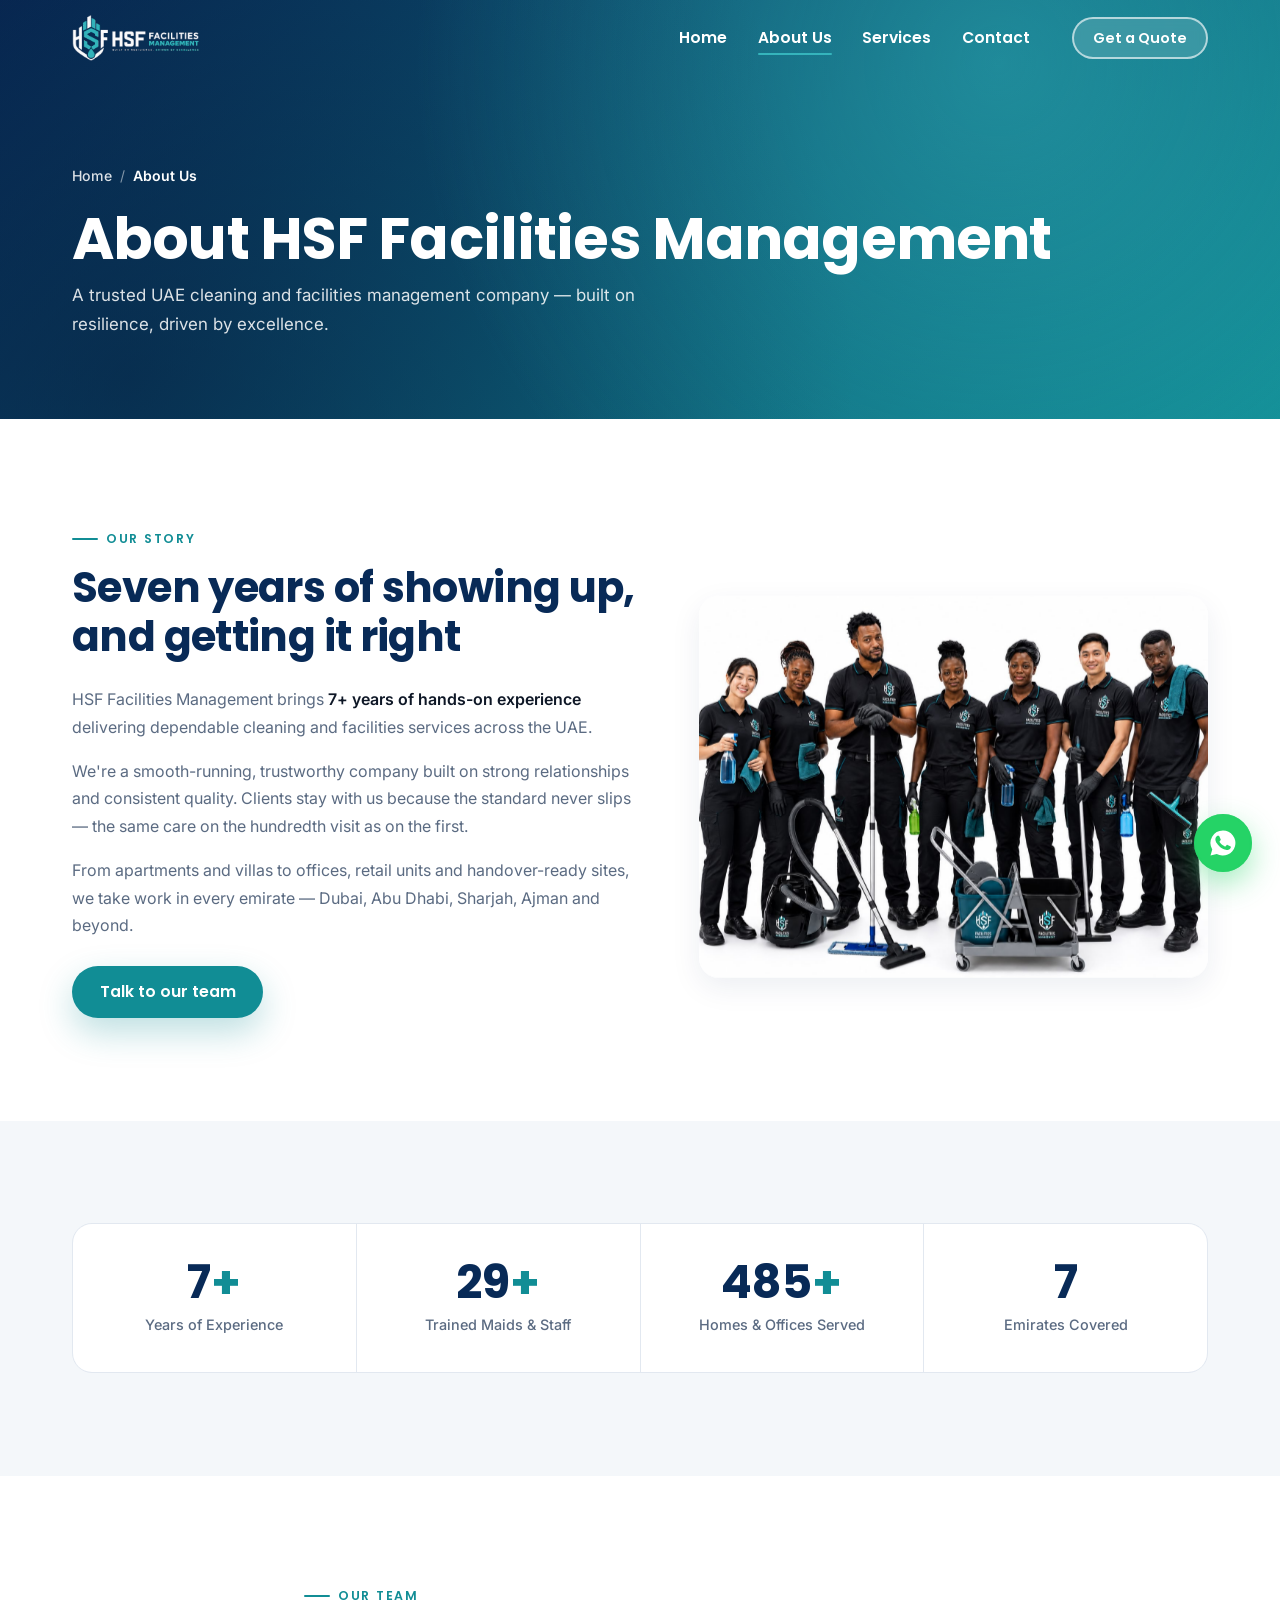
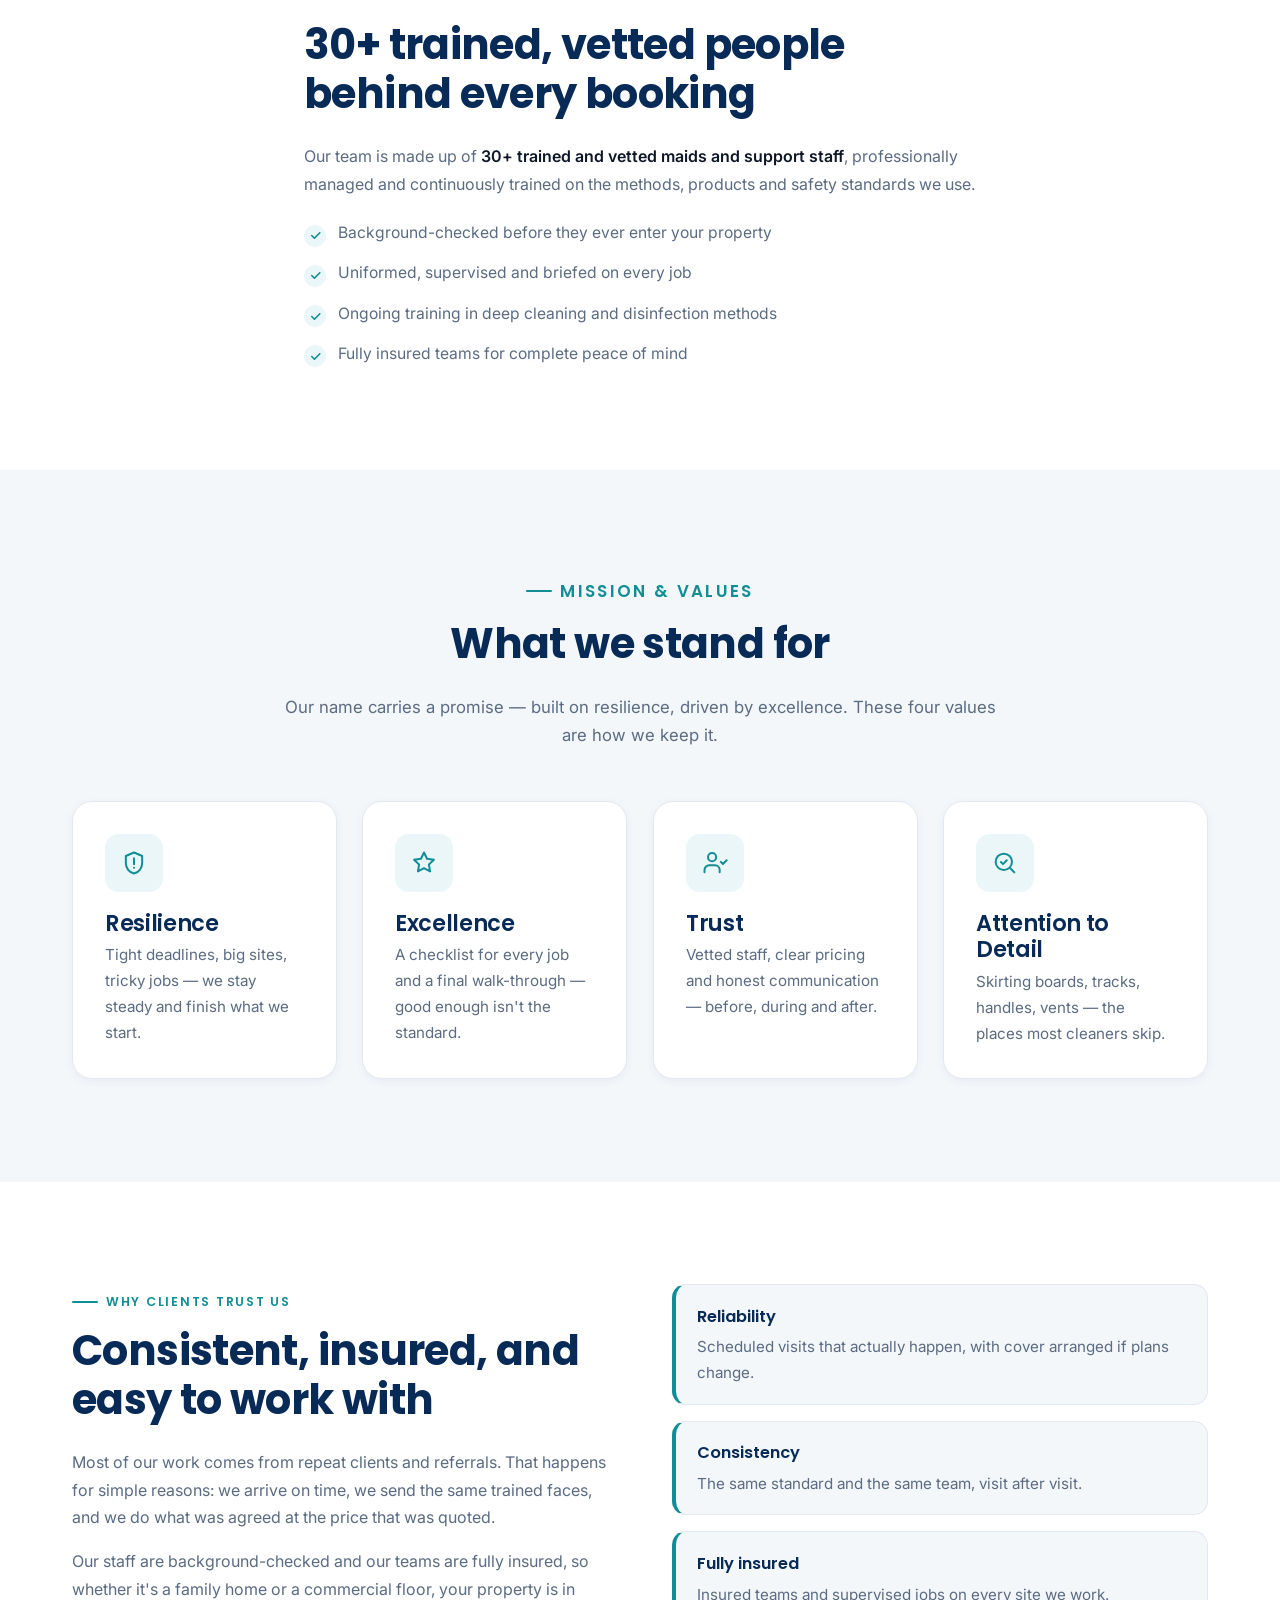
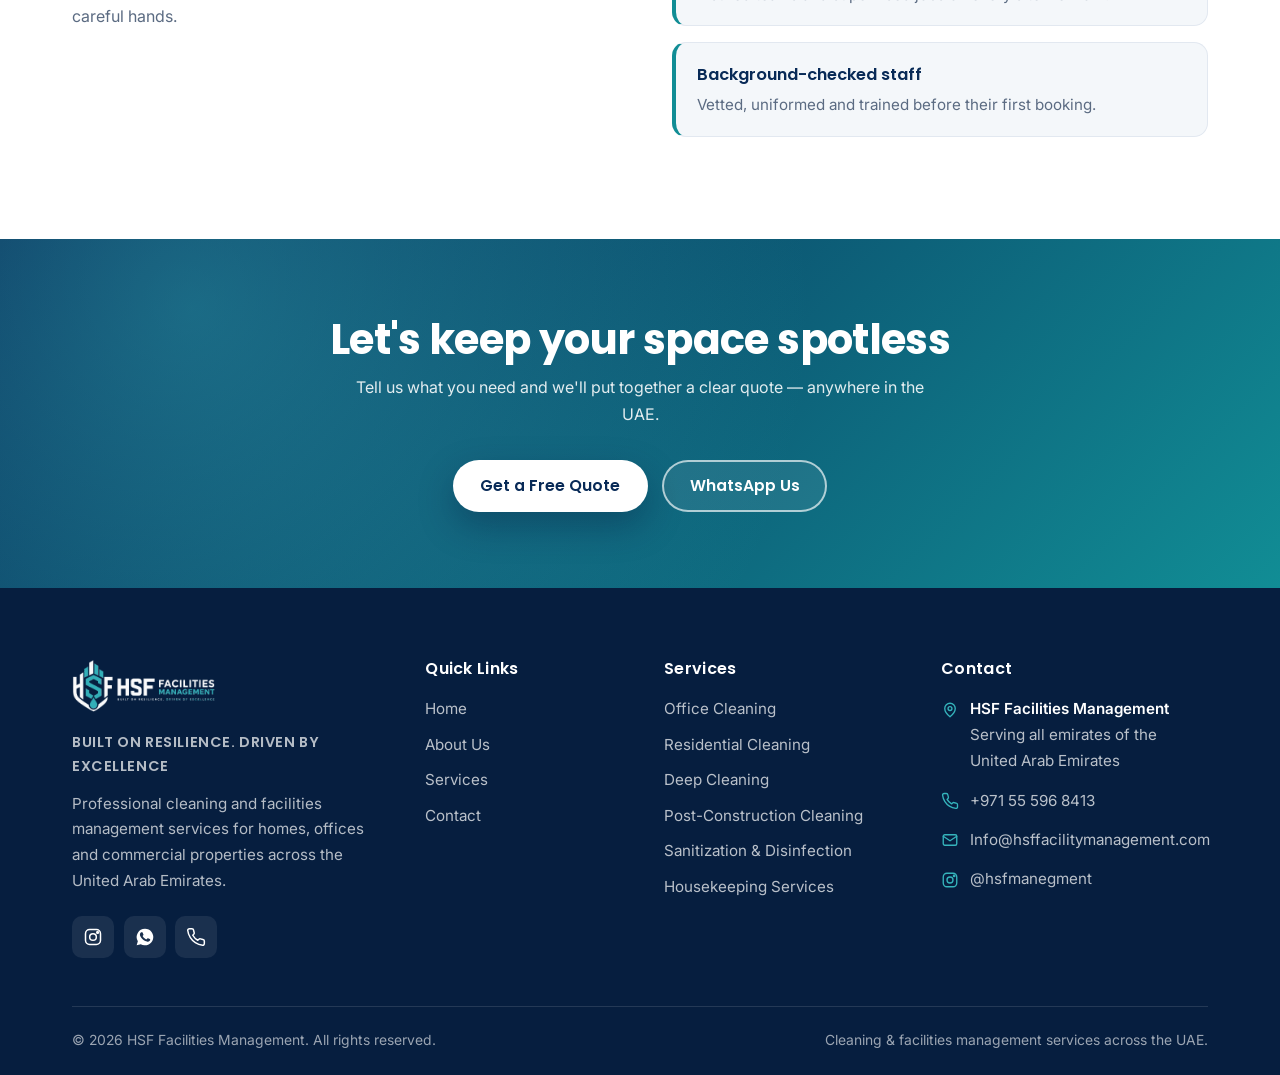
==== commit ef99edea: "Update WhatsApp and phone contact numbers" ====
--- a/hsf company/about.html
+++ b/hsf company/about.html
@@ -337,10 +337,10 @@
             <a href="https://instagram.com/hsfmanegment" target="_blank" rel="noopener" aria-label="HSF Facilities Management on Instagram">
               <svg viewBox="0 0 24 24" fill="none" stroke="currentColor" stroke-width="1.8" stroke-linecap="round" aria-hidden="true"><rect x="3" y="3" width="18" height="18" rx="5"/><circle cx="12" cy="12" r="4"/><circle cx="17.5" cy="6.5" r="1"/></svg>
             </a>
-            <a href="https://wa.me/971555968413" target="_blank" rel="noopener" aria-label="Chat with HSF on WhatsApp">
+            <a href="https://wa.me/9710569641938" target="_blank" rel="noopener" aria-label="Chat with HSF on WhatsApp">
               <svg viewBox="0 0 24 24" fill="currentColor" aria-hidden="true"><path d="M12 2a10 10 0 0 0-8.6 15.1L2 22l5-1.3A10 10 0 1 0 12 2zm5.8 14.2c-.2.7-1.4 1.4-2 1.4-.5 0-1.1.2-3.6-.8-3-1.3-5-4.4-5.1-4.6-.2-.2-1.2-1.6-1.2-3.1s.8-2.2 1.1-2.5c.3-.3.6-.4.8-.4h.6c.2 0 .5 0 .7.5l1 2.3c.1.2.1.4 0 .6l-.4.6-.3.3c-.1.1-.3.3-.1.6.2.3.8 1.3 1.7 2.1 1.2 1 2.2 1.4 2.5 1.5.3.1.4.1.6-.1l.9-1c.2-.2.4-.2.6-.1l2.2 1c.3.2.4.3.4.4.1.2.1.7-.1 1.3z"/></svg>
             </a>
-            <a href="tel:+971555968413" aria-label="Call HSF Facilities Management">
+            <a href="tel:+9710569641938" aria-label="Call HSF Facilities Management">
               <svg viewBox="0 0 24 24" fill="none" stroke="currentColor" stroke-width="1.8" stroke-linecap="round" stroke-linejoin="round" aria-hidden="true"><path d="M22 16.9v3a2 2 0 0 1-2.2 2 19.8 19.8 0 0 1-8.6-3.1 19.5 19.5 0 0 1-6-6A19.8 19.8 0 0 1 2.1 4.2 2 2 0 0 1 4.1 2h3a2 2 0 0 1 2 1.7c.1 1 .4 1.9.7 2.8a2 2 0 0 1-.5 2.1L8.1 9.9a16 16 0 0 0 6 6l1.3-1.2a2 2 0 0 1 2.1-.5c.9.3 1.8.6 2.8.7a2 2 0 0 1 1.7 2z"/></svg>
             </a>
           </div>
@@ -377,7 +377,7 @@
             </li>
             <li>
               <svg viewBox="0 0 24 24" fill="none" stroke="currentColor" stroke-width="1.8" stroke-linecap="round" stroke-linejoin="round" aria-hidden="true"><path d="M22 16.9v3a2 2 0 0 1-2.2 2 19.8 19.8 0 0 1-8.6-3.1 19.5 19.5 0 0 1-6-6A19.8 19.8 0 0 1 2.1 4.2 2 2 0 0 1 4.1 2h3a2 2 0 0 1 2 1.7c.1 1 .4 1.9.7 2.8a2 2 0 0 1-.5 2.1L8.1 9.9a16 16 0 0 0 6 6l1.3-1.2a2 2 0 0 1 2.1-.5c.9.3 1.8.6 2.8.7a2 2 0 0 1 1.7 2z"/></svg>
-              <a href="tel:+971555968413">+971 55 596 8413</a>
+              <a href="tel:+9710569641938">+971 55 596 8413</a>
             </li>
             <li>
               <svg viewBox="0 0 24 24" fill="none" stroke="currentColor" stroke-width="1.8" stroke-linecap="round" stroke-linejoin="round" aria-hidden="true"><rect x="3" y="5" width="18" height="14" rx="2"/><path d="m3 7 9 6 9-6"/></svg>
@@ -399,7 +399,7 @@
   </footer>
 
   <!-- ================= FLOATING WHATSAPP ================= -->
-  <a class="whatsapp-float" href="https://wa.me/971555968413" target="_blank" rel="noopener" aria-label="Chat with HSF Facilities Management on WhatsApp">
+  <a class="whatsapp-float" href="https://wa.me/9710569641938" target="_blank" rel="noopener" aria-label="Chat with HSF Facilities Management on WhatsApp">
     <svg viewBox="0 0 24 24" fill="currentColor" aria-hidden="true"><path d="M12 2a10 10 0 0 0-8.6 15.1L2 22l5-1.3A10 10 0 1 0 12 2zm5.8 14.2c-.2.7-1.4 1.4-2 1.4-.5 0-1.1.2-3.6-.8-3-1.3-5-4.4-5.1-4.6-.2-.2-1.2-1.6-1.2-3.1s.8-2.2 1.1-2.5c.3-.3.6-.4.8-.4h.6c.2 0 .5 0 .7.5l1 2.3c.1.2.1.4 0 .6l-.4.6-.3.3c-.1.1-.3.3-.1.6.2.3.8 1.3 1.7 2.1 1.2 1 2.2 1.4 2.5 1.5.3.1.4.1.6-.1l.9-1c.2-.2.4-.2.6-.1l2.2 1c.3.2.4.3.4.4.1.2.1.7-.1 1.3z"/></svg>
   </a>
 
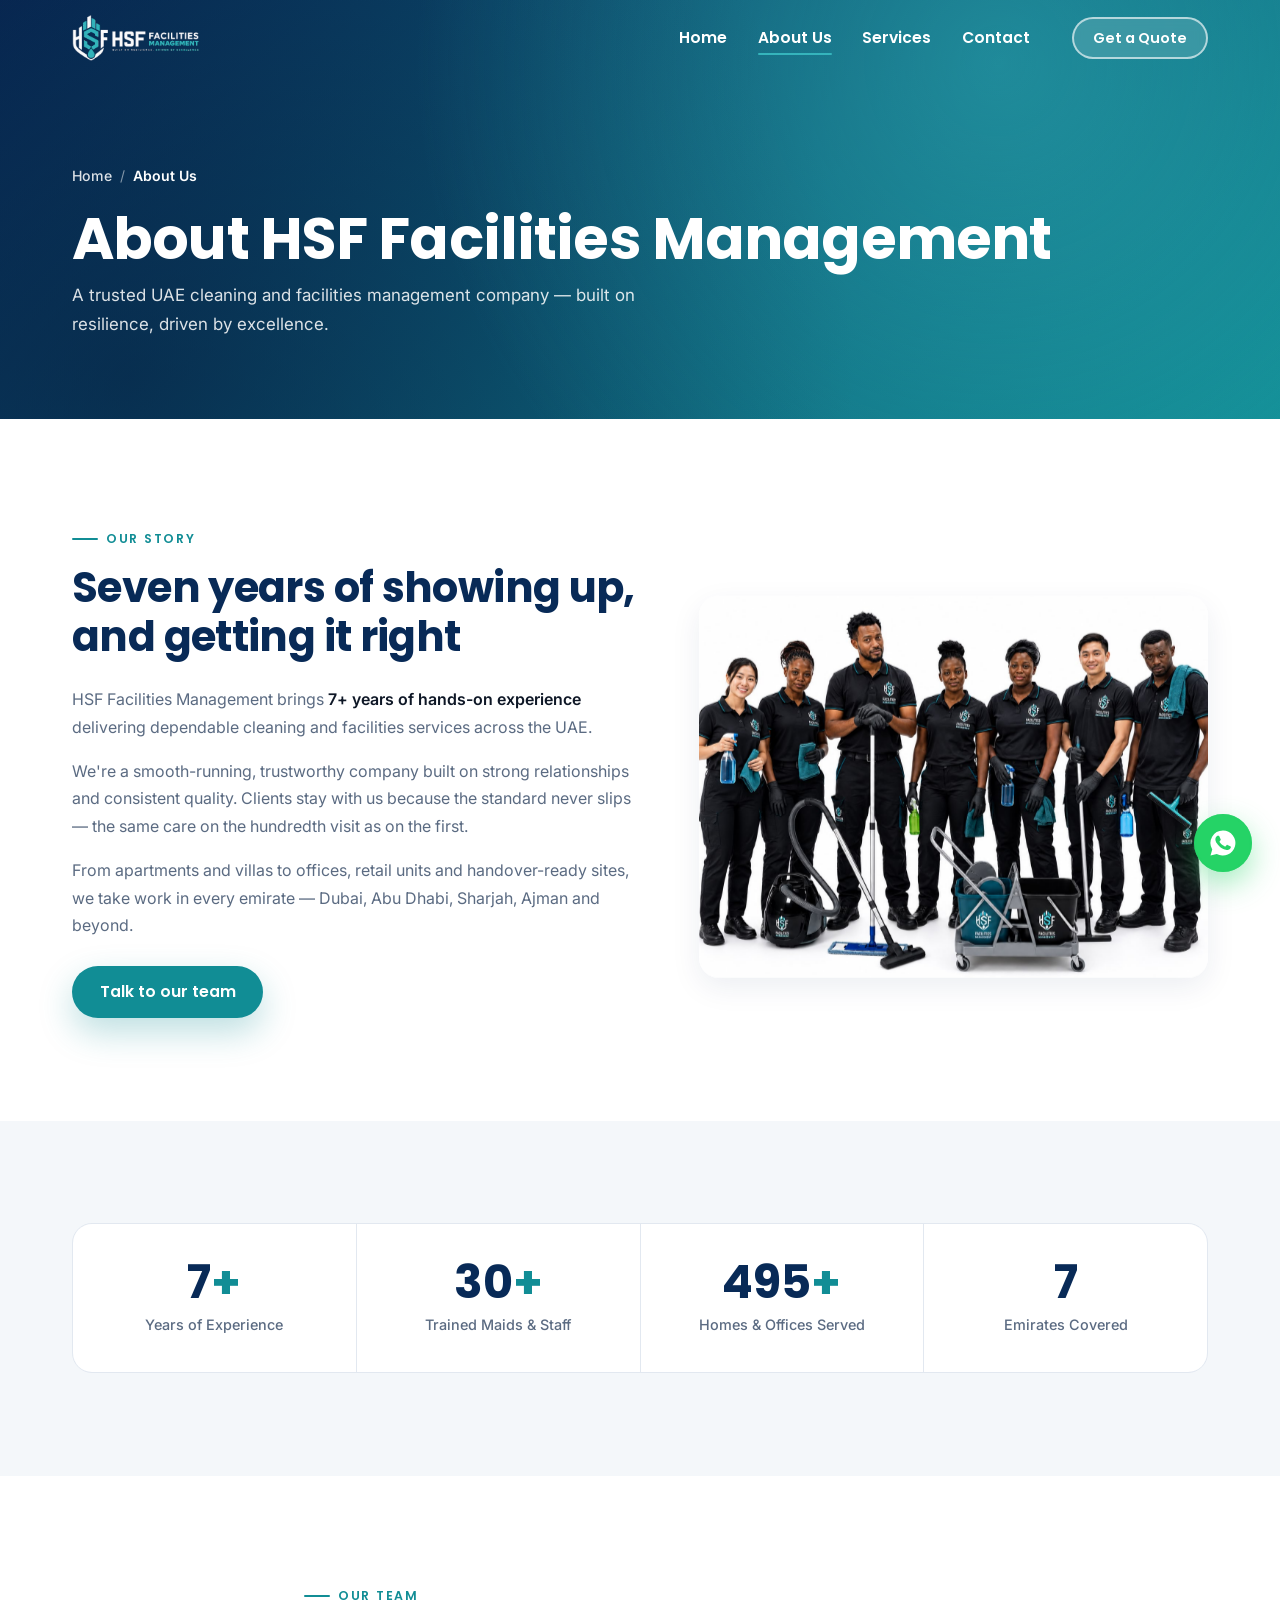
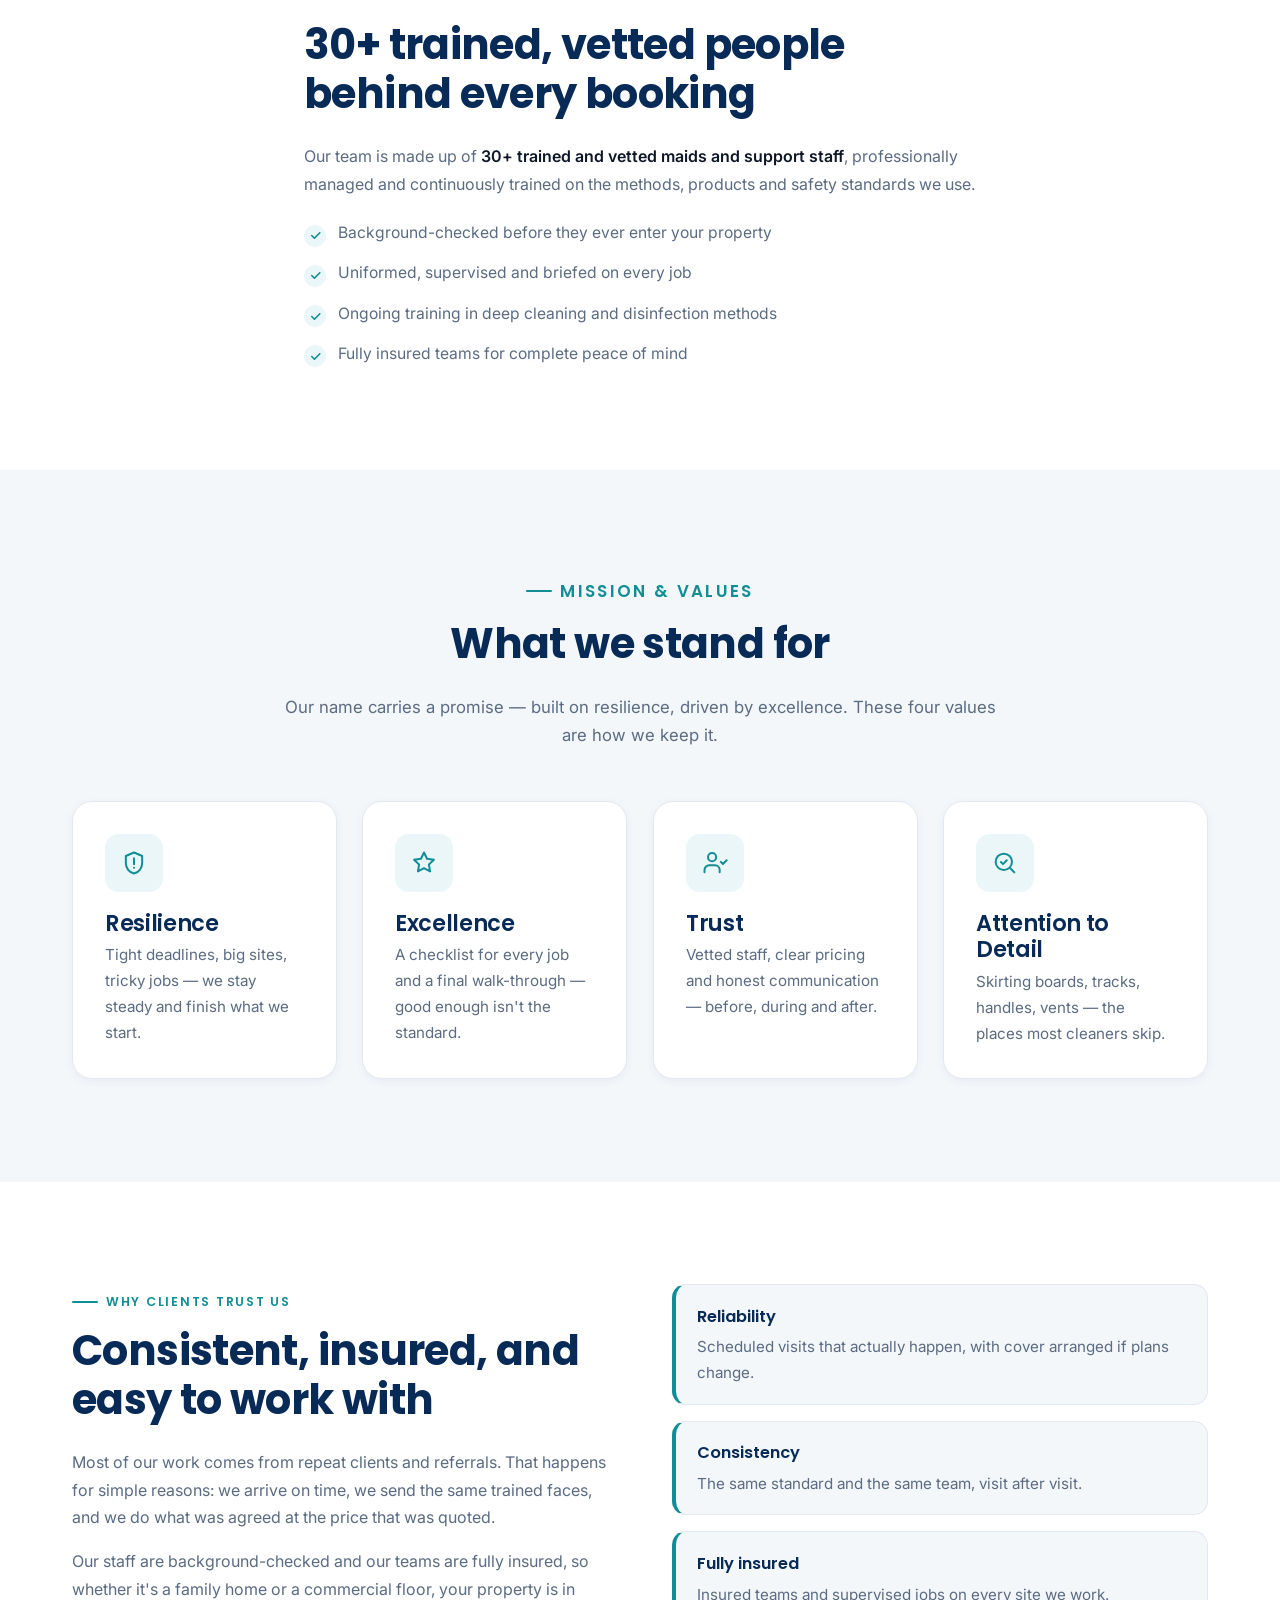
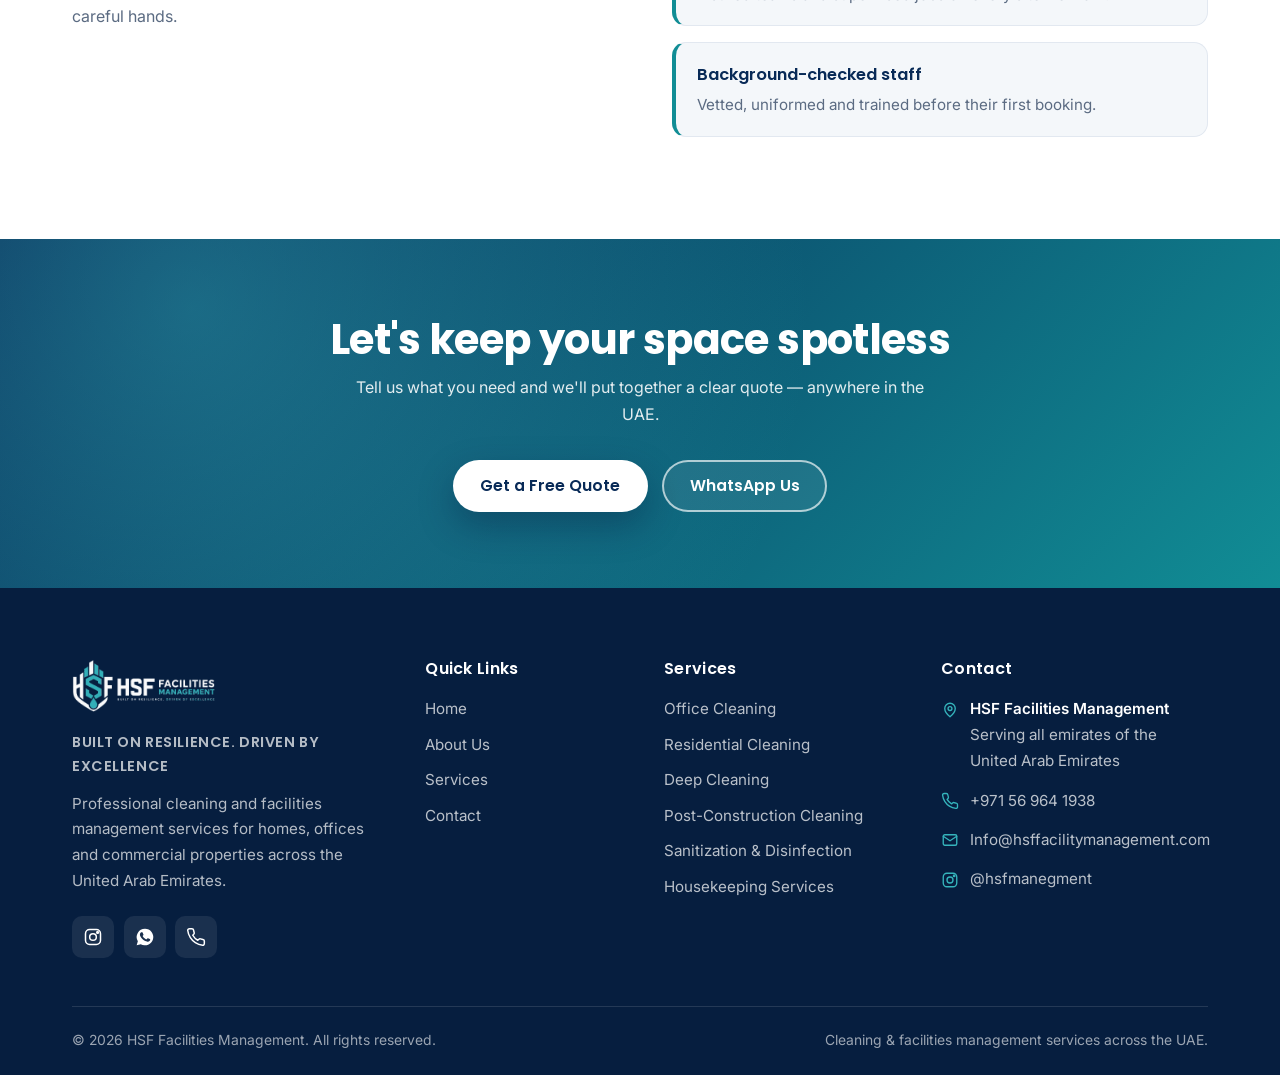
==== commit 0f244912: "Update about.html" ====
--- a/hsf company/about.html
+++ b/hsf company/about.html
@@ -340,7 +340,7 @@
             <a href="https://wa.me/9710569641938" target="_blank" rel="noopener" aria-label="Chat with HSF on WhatsApp">
               <svg viewBox="0 0 24 24" fill="currentColor" aria-hidden="true"><path d="M12 2a10 10 0 0 0-8.6 15.1L2 22l5-1.3A10 10 0 1 0 12 2zm5.8 14.2c-.2.7-1.4 1.4-2 1.4-.5 0-1.1.2-3.6-.8-3-1.3-5-4.4-5.1-4.6-.2-.2-1.2-1.6-1.2-3.1s.8-2.2 1.1-2.5c.3-.3.6-.4.8-.4h.6c.2 0 .5 0 .7.5l1 2.3c.1.2.1.4 0 .6l-.4.6-.3.3c-.1.1-.3.3-.1.6.2.3.8 1.3 1.7 2.1 1.2 1 2.2 1.4 2.5 1.5.3.1.4.1.6-.1l.9-1c.2-.2.4-.2.6-.1l2.2 1c.3.2.4.3.4.4.1.2.1.7-.1 1.3z"/></svg>
             </a>
-            <a href="tel:+9710569641938" aria-label="Call HSF Facilities Management">
+            <a href="tel:+971569641938" aria-label="Call HSF Facilities Management">
               <svg viewBox="0 0 24 24" fill="none" stroke="currentColor" stroke-width="1.8" stroke-linecap="round" stroke-linejoin="round" aria-hidden="true"><path d="M22 16.9v3a2 2 0 0 1-2.2 2 19.8 19.8 0 0 1-8.6-3.1 19.5 19.5 0 0 1-6-6A19.8 19.8 0 0 1 2.1 4.2 2 2 0 0 1 4.1 2h3a2 2 0 0 1 2 1.7c.1 1 .4 1.9.7 2.8a2 2 0 0 1-.5 2.1L8.1 9.9a16 16 0 0 0 6 6l1.3-1.2a2 2 0 0 1 2.1-.5c.9.3 1.8.6 2.8.7a2 2 0 0 1 1.7 2z"/></svg>
             </a>
           </div>
@@ -377,7 +377,7 @@
             </li>
             <li>
               <svg viewBox="0 0 24 24" fill="none" stroke="currentColor" stroke-width="1.8" stroke-linecap="round" stroke-linejoin="round" aria-hidden="true"><path d="M22 16.9v3a2 2 0 0 1-2.2 2 19.8 19.8 0 0 1-8.6-3.1 19.5 19.5 0 0 1-6-6A19.8 19.8 0 0 1 2.1 4.2 2 2 0 0 1 4.1 2h3a2 2 0 0 1 2 1.7c.1 1 .4 1.9.7 2.8a2 2 0 0 1-.5 2.1L8.1 9.9a16 16 0 0 0 6 6l1.3-1.2a2 2 0 0 1 2.1-.5c.9.3 1.8.6 2.8.7a2 2 0 0 1 1.7 2z"/></svg>
-              <a href="tel:+9710569641938">+971 55 596 8413</a>
+              <a href="tel:+971569641938">+971 56 964 1938</a>
             </li>
             <li>
               <svg viewBox="0 0 24 24" fill="none" stroke="currentColor" stroke-width="1.8" stroke-linecap="round" stroke-linejoin="round" aria-hidden="true"><rect x="3" y="5" width="18" height="14" rx="2"/><path d="m3 7 9 6 9-6"/></svg>
@@ -399,7 +399,7 @@
   </footer>
 
   <!-- ================= FLOATING WHATSAPP ================= -->
-  <a class="whatsapp-float" href="https://wa.me/9710569641938" target="_blank" rel="noopener" aria-label="Chat with HSF Facilities Management on WhatsApp">
+  <a class="whatsapp-float" href="https://wa.me/971569641938" target="_blank" rel="noopener" aria-label="Chat with HSF Facilities Management on WhatsApp">
     <svg viewBox="0 0 24 24" fill="currentColor" aria-hidden="true"><path d="M12 2a10 10 0 0 0-8.6 15.1L2 22l5-1.3A10 10 0 1 0 12 2zm5.8 14.2c-.2.7-1.4 1.4-2 1.4-.5 0-1.1.2-3.6-.8-3-1.3-5-4.4-5.1-4.6-.2-.2-1.2-1.6-1.2-3.1s.8-2.2 1.1-2.5c.3-.3.6-.4.8-.4h.6c.2 0 .5 0 .7.5l1 2.3c.1.2.1.4 0 .6l-.4.6-.3.3c-.1.1-.3.3-.1.6.2.3.8 1.3 1.7 2.1 1.2 1 2.2 1.4 2.5 1.5.3.1.4.1.6-.1l.9-1c.2-.2.4-.2.6-.1l2.2 1c.3.2.4.3.4.4.1.2.1.7-.1 1.3z"/></svg>
   </a>
 
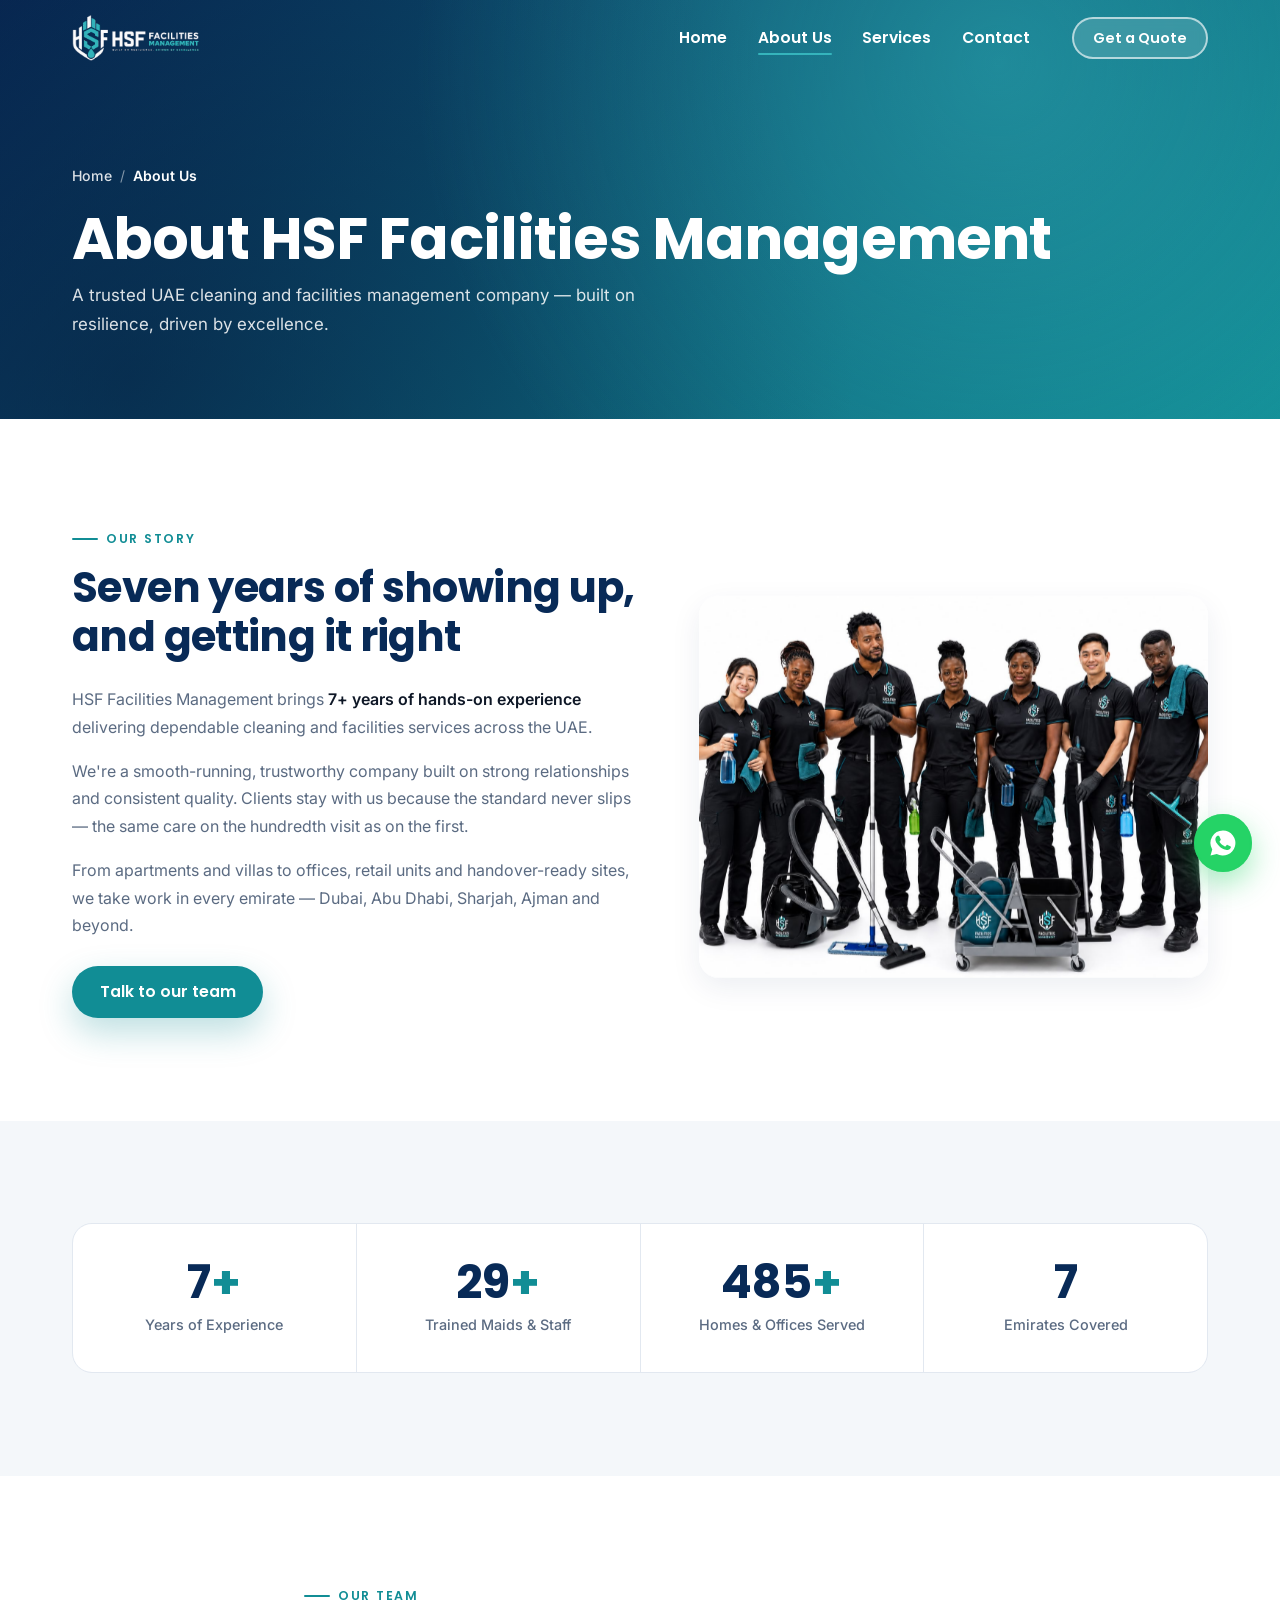
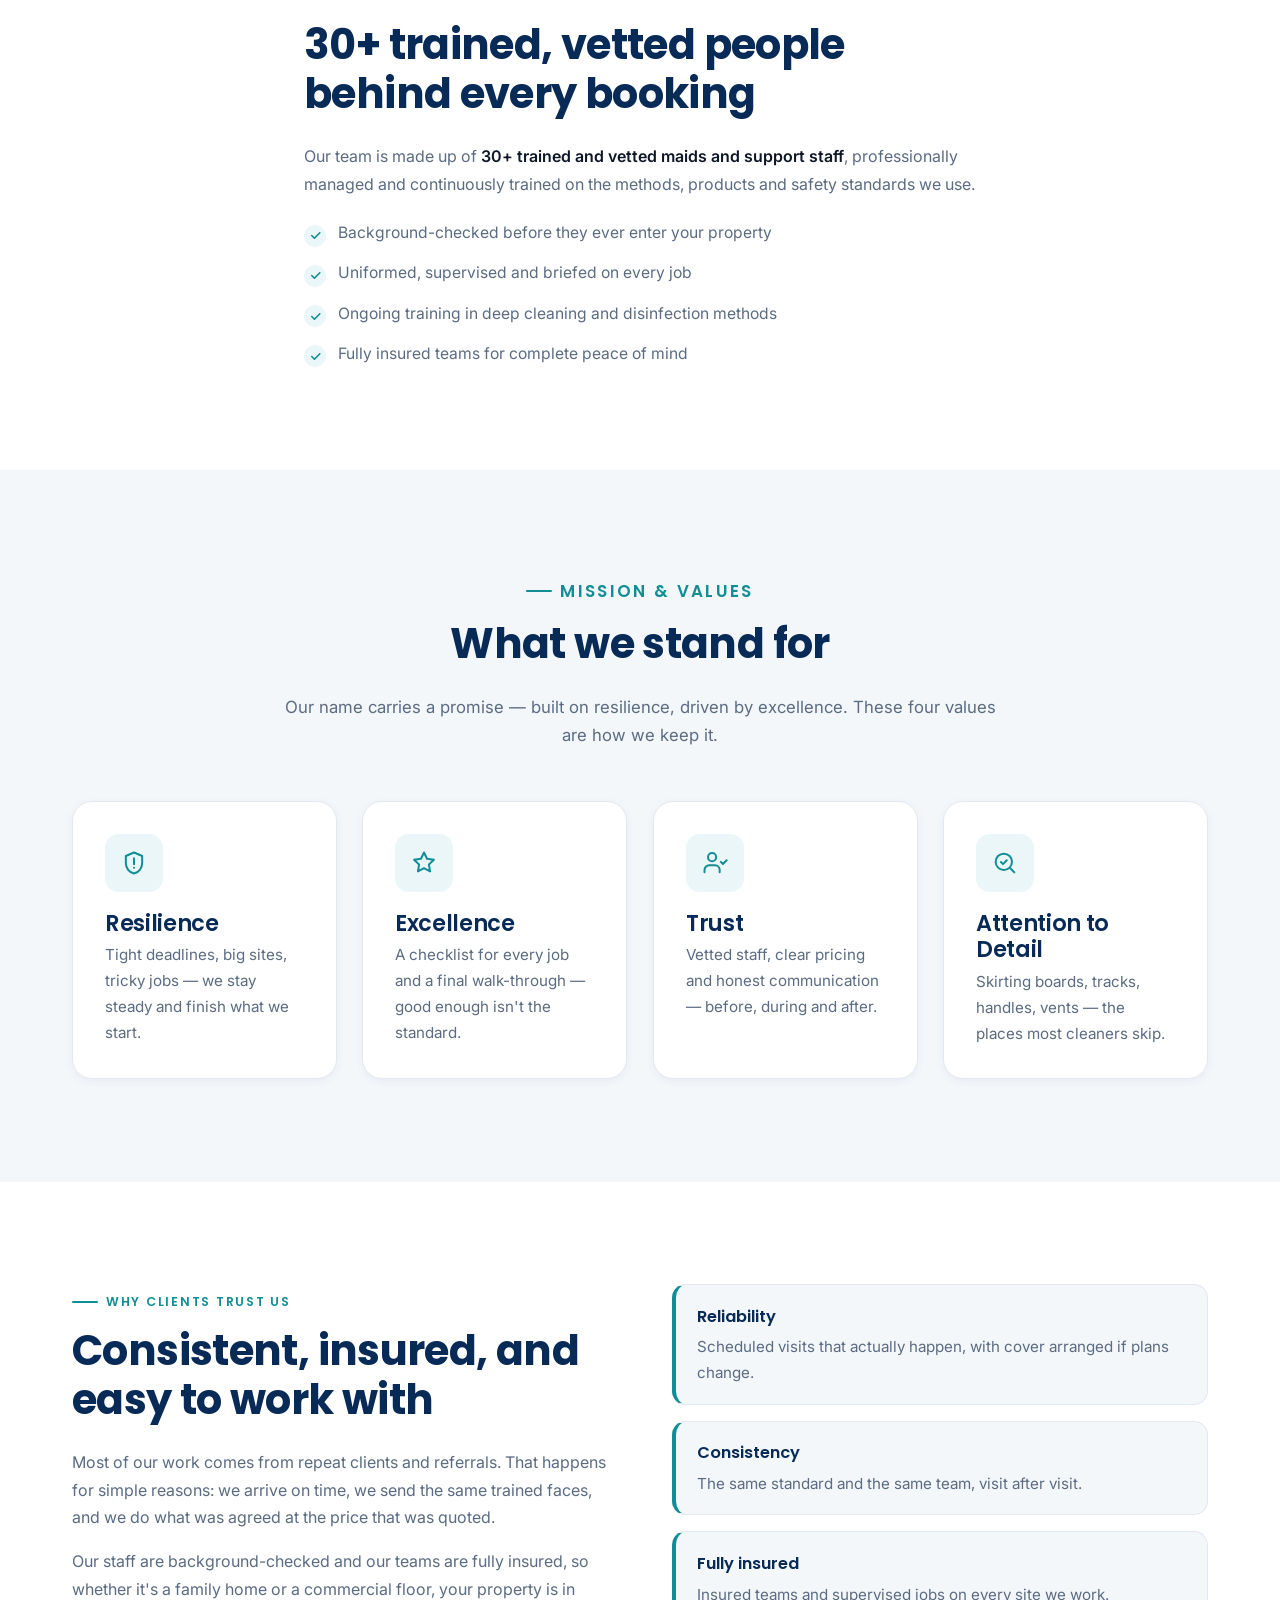
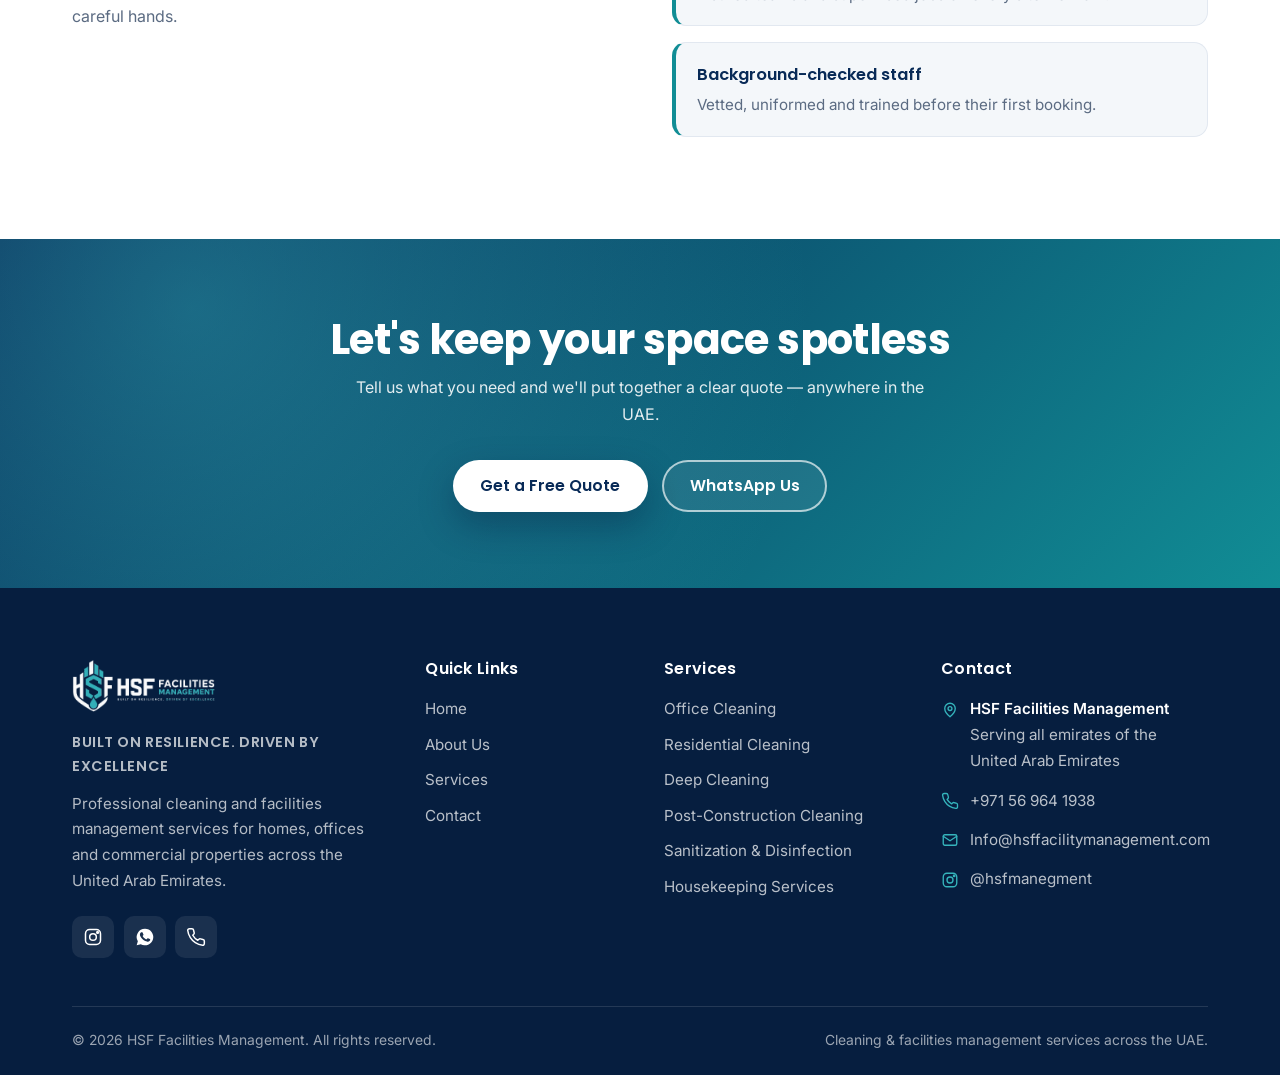
==== commit 575b4235: "Update about.html" ====
--- a/hsf company/about.html
+++ b/hsf company/about.html
@@ -318,7 +318,7 @@
         </p>
         <div class="cta-band__actions" data-reveal data-reveal-delay="160">
           <a class="btn btn--primary" href="contact.html">Get a Free Quote</a>
-          <a class="btn btn--ghost" href="https://wa.me/971555968413" target="_blank" rel="noopener">WhatsApp Us</a>
+          <a class="btn btn--ghost" href="https://wa.me/9710569641938" target="_blank" rel="noopener">WhatsApp Us</a>
         </div>
       </div>
     </section>
